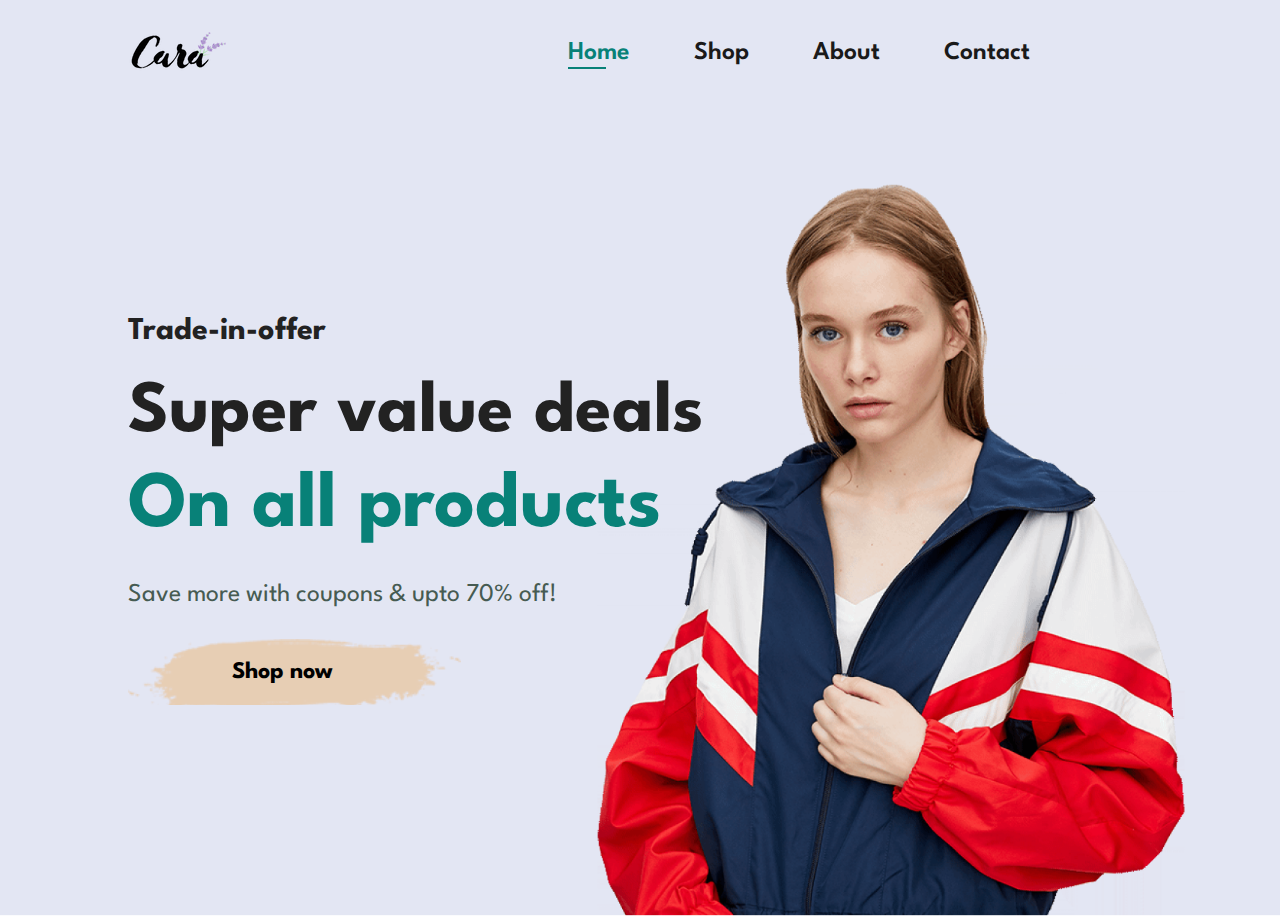
==== index.html @ f07f38cd "my first commit" ====
<!DOCTYPE html>
<html lang="en">
<head>
  <meta charset="UTF-8">
  <meta name="viewport" content="width=device-width, initial-scale=1.0">
  <link rel="stylesheet" href="https://pro.fontawesome.com/releases/v5.10.0/css/all.css" />

  <link rel="stylesheet" href="style.css">
  <title>E-Commerce Web</title>
</head>
<body>
  <header class="header">
  <a href="#"><img src="img/logo.png" alt="logo"></a>
   
    <nav class="nav">
      <ul class="nav-bar">
          <li class="nav-items"><a class="active" href="index.html">Home</a></li>
          <li class="nav-items"><a href="shop.html">Shop</a></li> 
          <li class="nav-items"><a href="about.html">About</a></li>
          <li class="nav-items"><a href="contact.html">Contact</a></li>
          <li class="nav-items"><a href="cart.html"><i class="far fa-shopping-bag"></i></a></li>
      </ul>
    </nav>
  </header>

  <section class="hero">
    <h4>Trade-in-offer</h4>
    <h2>Super value deals</h2>
    <h1>On all products</h1>
    <p>Save more with coupons & upto 70% off!</p>
    <button class="btn-hero">Shop now</button>
  </section>
<script src="script.js"></script>
</body>
</html>
---- style.css ----
@import url("https://fonts.googleapis.com/css2?family=Spartan:wght@100;200;300;400;500;600;700;800;900&display=swap");

:root { 
  --color-primary:#e3e6f3 ;
  /* --color-secondary:#1a1a1a ;
  --color-tertiary: ; */
}


* {
  margin: 0;
  padding: 0;
  box-sizing: border-box;
  font-family: "Spartan", sans-serif;
}

html {
  scroll-behavior: smooth;
}

body {
  width: 100%;
  font-size: 62.5%;
}
/* Global Styles */

h1 {
  font-size: 5rem;
  line-height: 6.4rem;
  color: #222;
}

h2 {
  font-size: 4.6rem;
  line-height: 5.4rem;
  color: #222;
}

h4 {
  font-size: 2rem;
  color: #222;
}

h6 {
  font-weight: 700;
  font-size: 1.2rem;
}

p {
  font-size: 1.6rem;
  color: #465b52;
  margin: 1.5rem 0 2rem 0;
}

.section-p1 {
  padding: 4rem 8rem;
}

.section-m1 {
  margin: 4rem 0;
}

/* Section Header */

.header {
 display: flex;
 justify-content: space-between;
 align-items: center; 
 padding: 2rem 8rem;
 box-shadow: 0 0.5rem 1.5rem rgba(0,0,0,0.06);
 background-color: #e3e6f3;
}

.nav.sticky {
  position: fixed;
  background-color: rgba(255, 255, 255, 0.95);
}

.nav-bar {
  display: flex;
  align-items: center;
  justify-content: center;

}
.nav-bar li {
  list-style: none;
  padding: 0 2rem;
  position: relative;
}

.nav-bar li a {
  text-decoration: none;
  font-size: 1.6rem;
  font-weight: 600;
  color: #1a1a1a;
  transition: 0.3s ease-in-out;
}
.nav-bar li a:hover, 
.nav-bar li a.active{
 color: #088178;
}

.nav-bar li a:hover::after,
.nav-bar li a.active::after{
content: "";
width: 30%;
height: 2px;
position: absolute;
background-color: #088178;
bottom: -4px;
left: 2rem;
}

/* Section Hero */
.hero {
  background-image: url(img/hero4.png);
  background-position: top 25% right 0%;
  background-size: cover;
  width: 100%;
  height: 90vh;
  padding: 0 8rem;
  display: flex;
  flex-direction: column;
  align-items: flex-start;
  justify-content: center;
}

.hero h4 {
  margin-bottom: 1.5rem;
}
.hero h1 {
  color: #088178;
}
 
.btn-hero { 
 background-image: url(img/button.png);
 background-size: cover;
 padding: 1.4rem 8rem 1.4rem 6.5rem;
 border: 0;
 cursor: pointer;
 background-color: transparent; 
 background-repeat: no-repeat;
 font-size: 1.5rem;
 font-weight: 700;
}
.btn-hero:hover {
 color: #088176;
}
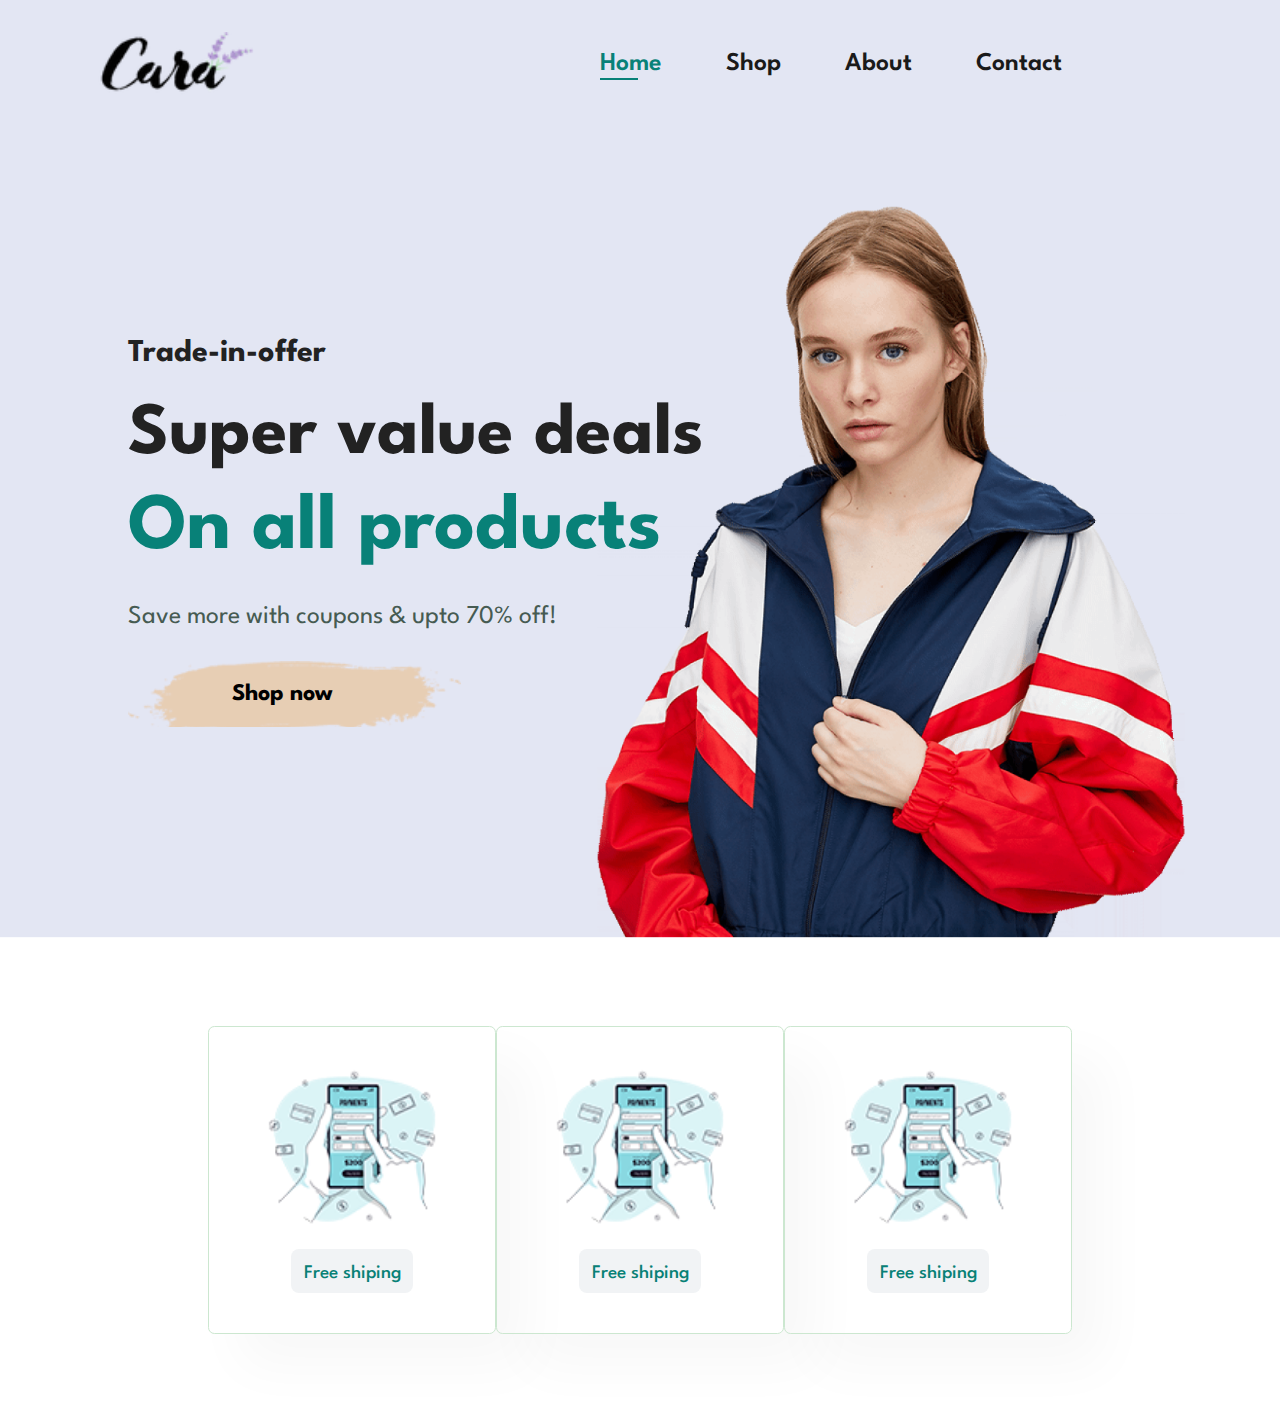
==== commit 4da9549f: "add features" ====
--- a/index.html
+++ b/index.html
@@ -10,9 +10,8 @@
 </head>
 <body>
   <header class="header">
-  <a href="#"><img src="img/logo.png" alt="logo"></a>
-   
     <nav class="nav">
+      <img class="nav-logo" src="img/logo.png" alt="logo">
       <ul class="nav-bar">
           <li class="nav-items"><a class="active" href="index.html">Home</a></li>
           <li class="nav-items"><a href="shop.html">Shop</a></li> 
@@ -22,7 +21,6 @@
       </ul>
     </nav>
   </header>
-
   <section class="hero">
     <h4>Trade-in-offer</h4>
     <h2>Super value deals</h2>
@@ -30,6 +28,20 @@
     <p>Save more with coupons & upto 70% off!</p>
     <button class="btn-hero">Shop now</button>
   </section>
+   <section class="features" id="section-feature">
+    <div class="feature-box">
+      <img src="img/features/f1.png" alt="Feature img">
+       <button class="feature-btn">Free shiping</button>
+    </div>
+    <div class="feature-box">
+      <img src="img/features/f1.png" alt="Feature img">
+       <button class="feature-btn">Free shiping</button>
+    </div>
+    <div class="feature-box">
+      <img src="img/features/f1.png" alt="Feature img">
+       <button class="feature-btn">Free shiping</button>
+    </div>
+   </section>
 <script src="script.js"></script>
 </body>
 </html>--- a/style.css
+++ b/style.css
@@ -2,8 +2,9 @@
 
 :root { 
   --color-primary:#e3e6f3 ;
-  /* --color-secondary:#1a1a1a ;
-  --color-tertiary: ; */
+  --color-secondary:#1a1a1a ;
+  --color-tertiary:#088178;
+  --color-fifth:##cce7d0;
 }
 
 
@@ -52,7 +53,7 @@
   margin: 1.5rem 0 2rem 0;
 }
 
-.section-p1 {
+#section-feature {
   padding: 4rem 8rem;
 }
 
@@ -63,17 +64,25 @@
 /* Section Header */
 
 .header {
- display: flex;
+ /* display: flex;
  justify-content: space-between;
- align-items: center; 
- padding: 2rem 8rem;
+ align-items: center;  */
+ /* padding: 2rem 8rem; */
  box-shadow: 0 0.5rem 1.5rem rgba(0,0,0,0.06);
  background-color: #e3e6f3;
 }
-
+.nav {
+  display: flex;
+  justify-content: space-between;
+  align-items: center;
+  height: 8rem;
+  width: 100%;
+  z-index: 100;
+  padding: 0px 6rem;
+}
 .nav.sticky {
   position: fixed;
-  background-color: rgba(255, 255, 255, 0.95);
+  background-color: #e3e6f3;
 }
 
 .nav-bar {
@@ -93,7 +102,7 @@
   font-size: 1.6rem;
   font-weight: 600;
   color: #1a1a1a;
-  transition: 0.3s ease-in-out;
+  transition: 0.3s ease-in;
 }
 .nav-bar li a:hover, 
 .nav-bar li a.active{
@@ -110,7 +119,9 @@
 bottom: -4px;
 left: 2rem;
 }
-
+.nav-logo {
+height: 4rem;
+}
 /* Section Hero */
 .hero {
   background-image: url(img/hero4.png);
@@ -145,4 +156,44 @@
 }
 .btn-hero:hover {
  color: #088176;
+}
+
+/* Section Feature */
+.features {
+  display: flex;
+  justify-content: center;
+  align-items: center;
+}
+.feature-box {
+ max-width:18rem;
+ padding: 2.5rem 1.5rem;
+ text-align: center;
+ box-shadow: 2rem 2rem 3.4rem rgba(0,0,0,0.03);
+ border: 1px solid #cce7d0;
+ border-radius: 0.4rem;
+ margin: 1.5rem 0;
+}
+
+.feature-box:hover {
+ box-shadow: 1rem 1rem 5.4rem 
+ rgba(70, 62, 222, 0.01);
+}
+.feature-box img {
+  width: 100%;
+  margin-bottom: 1rem;
+}
+.feature-btn {
+  display: inline-block;
+  padding: 0.9rem 0.8rem 0.6rem 0.8rem;
+  line-height: 1;
+  border-radius: 0.5rem;
+  color: #088176;
+  background-color: #f1f3f5;
+  cursor: pointer;
+  border: 0;
+  font-size: 1.2rem;
+  font-weight: 500;
+}
+.feature-btn:hover {
+ background-color: #dee2e6;
 }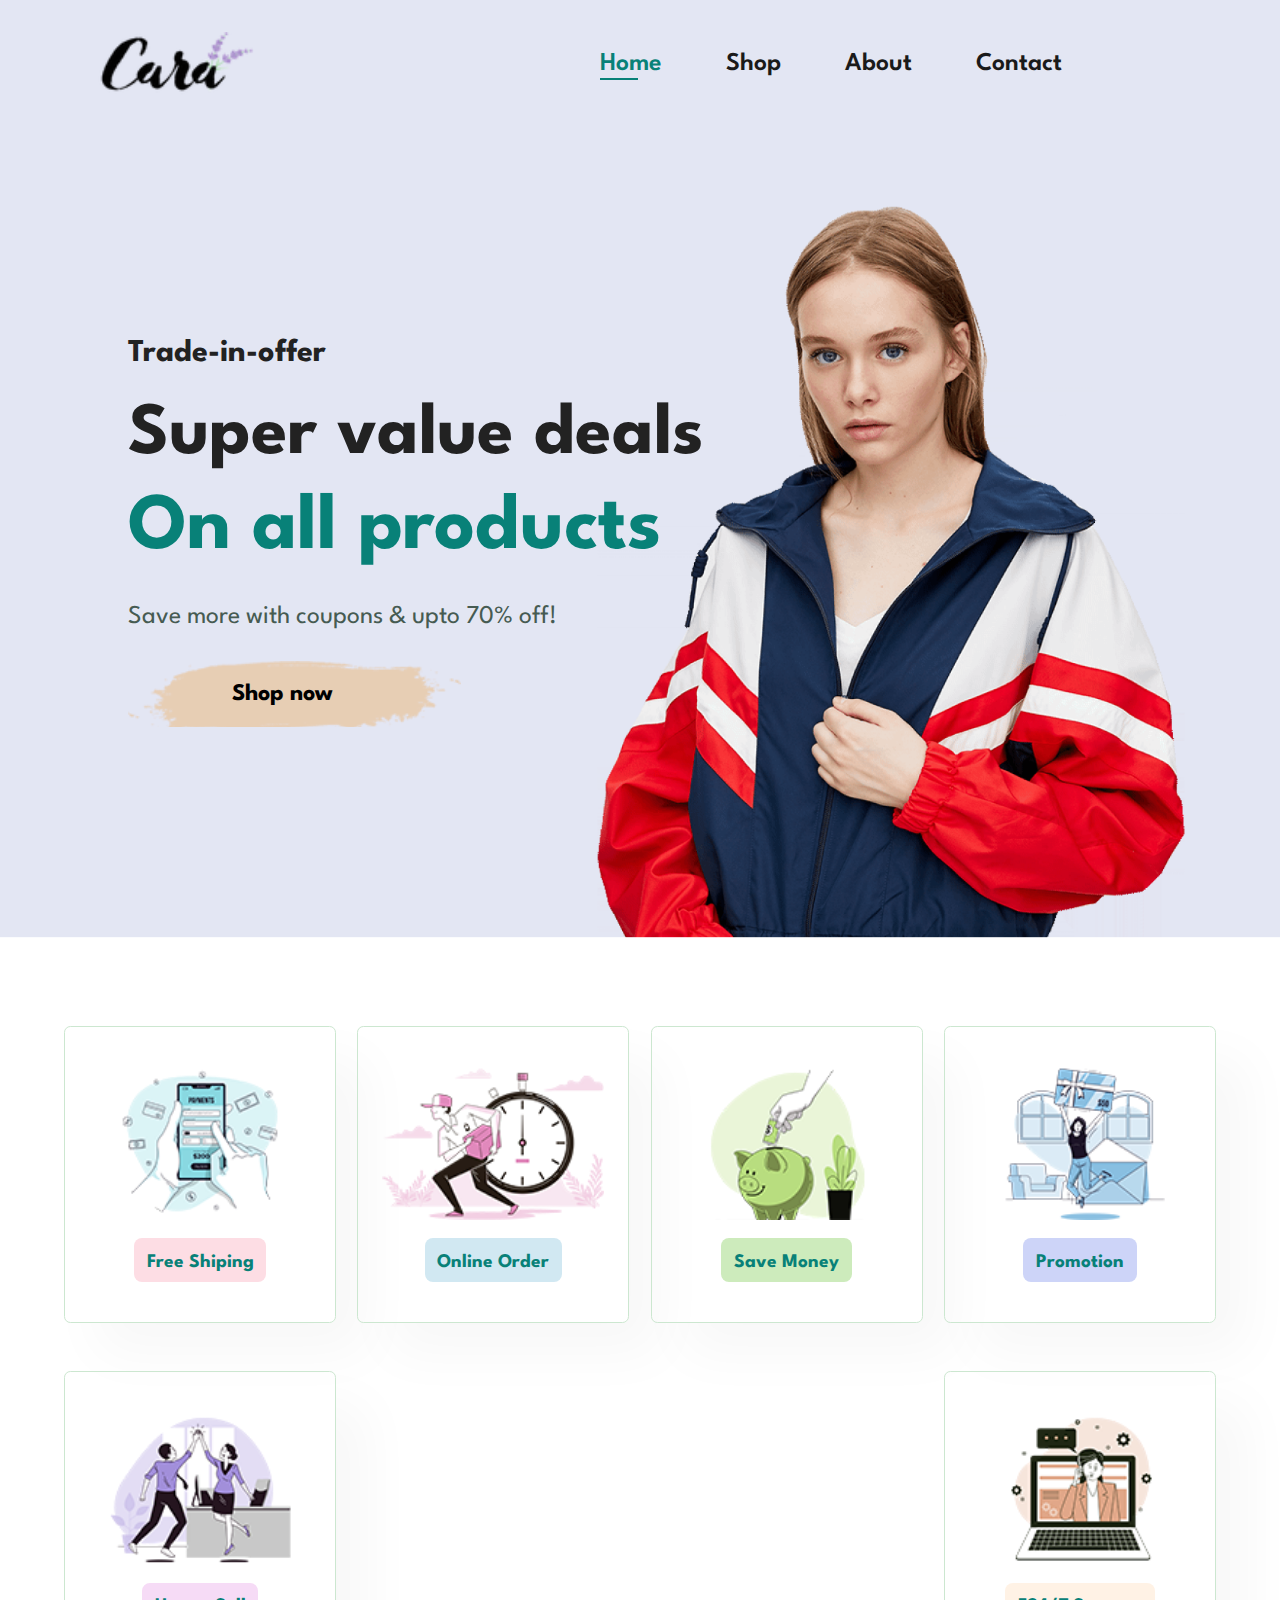
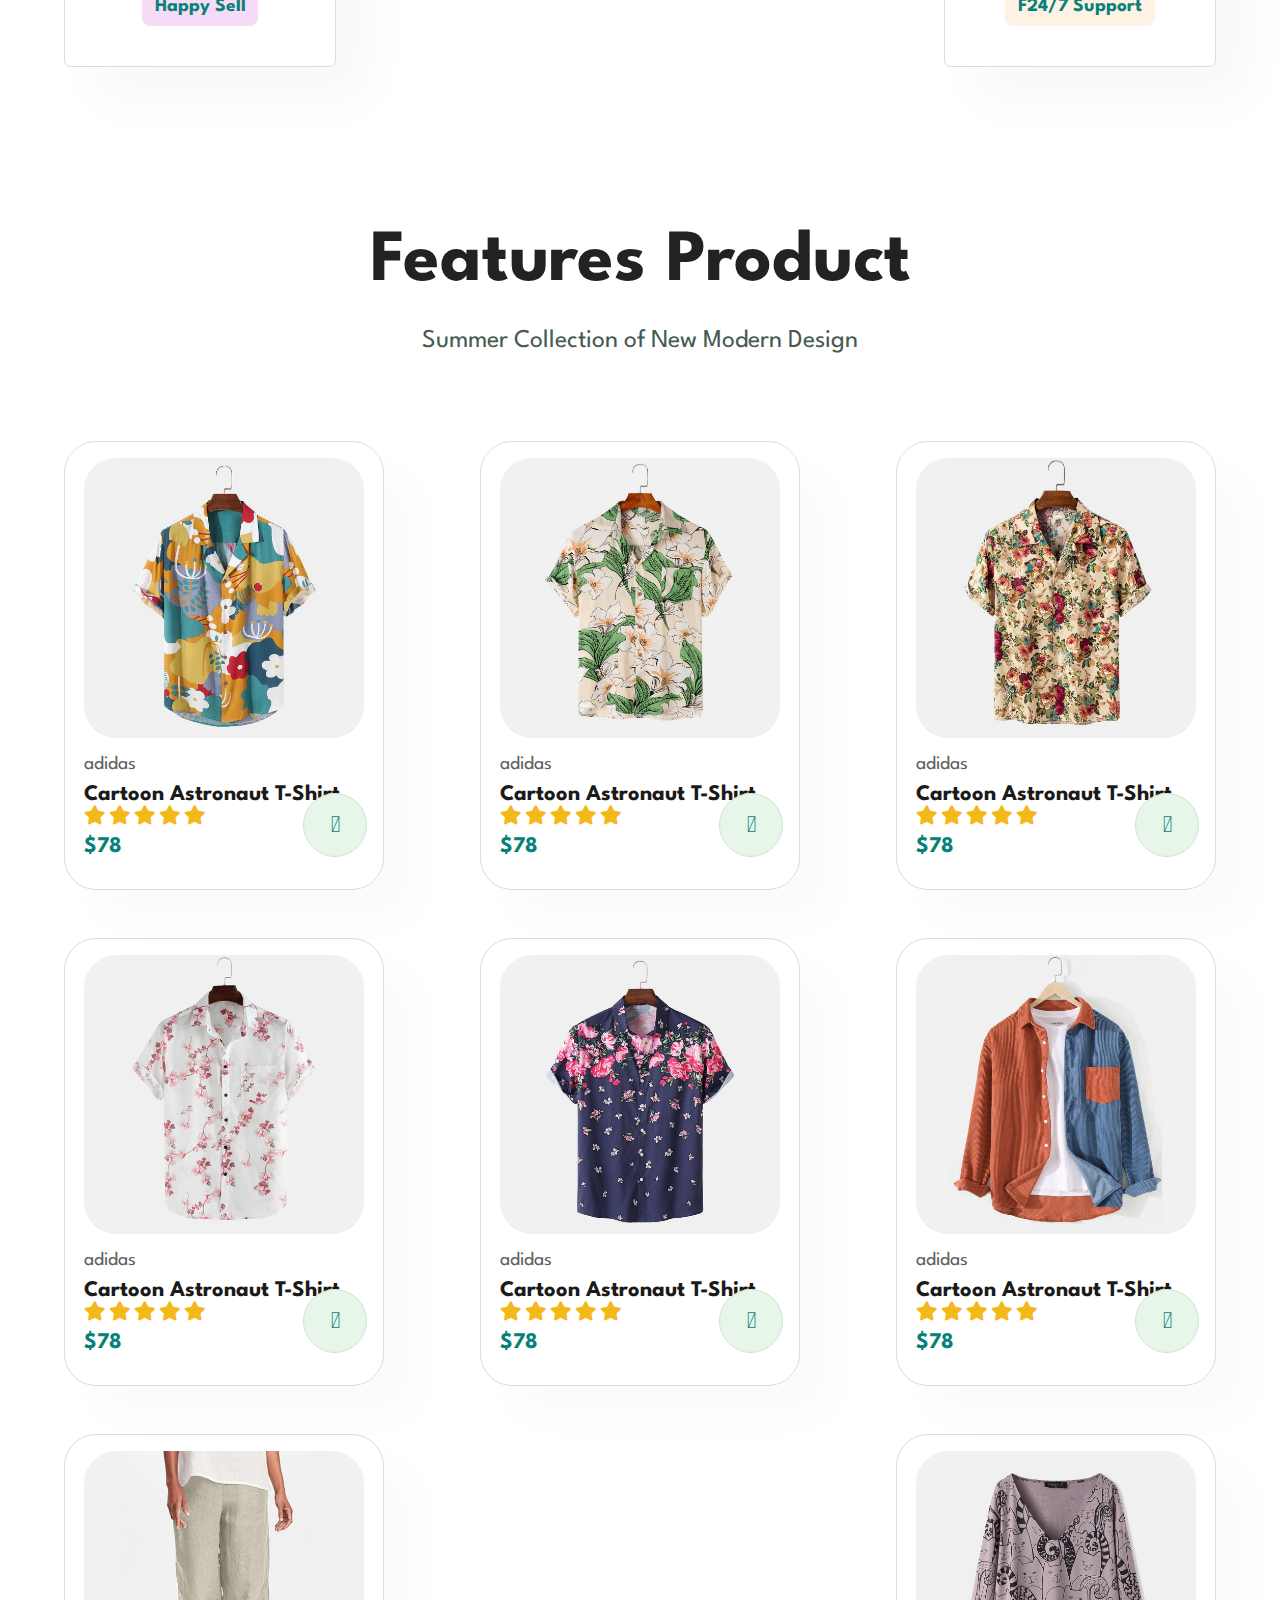
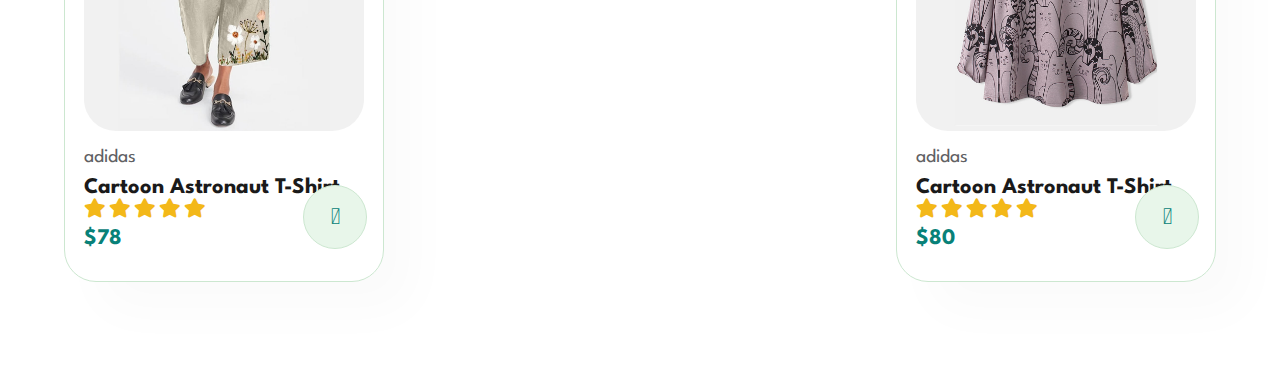
==== commit d9c35555: "Also add feature section" ====
--- a/index.html
+++ b/index.html
@@ -30,16 +30,165 @@
   </section>
    <section class="features" id="section-feature">
     <div class="feature-box">
-      <img src="img/features/f1.png" alt="Feature img">
-       <button class="feature-btn">Free shiping</button>
+      <img src="img/features/f1.png" alt="Free Shiping img">
+       <h6 class="feature-btn">Free Shiping</h6>
     </div>
     <div class="feature-box">
-      <img src="img/features/f1.png" alt="Feature img">
-       <button class="feature-btn">Free shiping</button>
+      <img src="img/features/f2.png" alt="Online Order img">
+       <h6 class="feature-btn">Online Order</h6>
     </div>
     <div class="feature-box">
-      <img src="img/features/f1.png" alt="Feature img">
-       <button class="feature-btn">Free shiping</button>
+      <img src="img/features/f3.png" alt="Save Money img">
+       <h6 class="feature-btn">Save Money</h6>
+    </div>
+    <div class="feature-box">
+      <img src="img/features/f4.png" alt="Promotion img">
+       <h6 class="feature-btn">Promotion</h6>
+    </div>
+    <div class="feature-box">
+      <img src="img/features/f5.png" alt="Happy Sell img">
+       <h6 class="feature-btn">Happy Sell</h6>
+    </div>
+    <div class="feature-box">
+      <img src="img/features/f6.png" alt="Support img">
+       <h6 class="feature-btn">F24/7 Support</h6>
+    </div>
+   
+   </section>
+   <section class="products-primary" id="section-feature" >
+    <div class="heading-primary">
+      <h2>Features Product</h2>
+      <p>Summer Collection of New Modern Design</p>
+    </div>
+    <div class="pro-conatiner">
+      <div class="pro">
+        <img src="img/products/f1.jpg" alt="products">
+        <div class="product-description">
+          <span>adidas</span>
+          <h5>Cartoon Astronaut T-Shirt</h5>
+          <div class="star">
+            <i class="fas fa-star"></i>
+            <i class="fas fa-star"></i>
+            <i class="fas fa-star"></i>
+            <i class="fas fa-star"></i>
+            <i class="fas fa-star"></i>
+          </div>
+          <h4 class="price-heading">$78</h4>
+        </div>
+        <a href="#"><i class="fal fa-shopping-cart cart"></i></a>  
+      </div>
+      <div class="pro">
+        <img src="img/products/f2.jpg" alt="products">
+        <div class="product-description">
+          <span>adidas</span>
+          <h5>Cartoon Astronaut T-Shirt</h5>
+          <div class="star">
+            <i class="fas fa-star"></i>
+            <i class="fas fa-star"></i>
+            <i class="fas fa-star"></i>
+            <i class="fas fa-star"></i>
+            <i class="fas fa-star"></i>
+          </div>
+          <h4 class="price-heading">$78</h4>
+        </div>
+        <a href="#"><i class="fal fa-shopping-cart cart"></i></a>  
+      </div>
+      <div class="pro">
+        <img src="img/products/f3.jpg" alt="products">
+        <div class="product-description">
+          <span>adidas</span>
+          <h5>Cartoon Astronaut T-Shirt</h5>
+          <div class="star">
+            <i class="fas fa-star"></i>
+            <i class="fas fa-star"></i>
+            <i class="fas fa-star"></i>
+            <i class="fas fa-star"></i>
+            <i class="fas fa-star"></i>
+          </div>
+          <h4 class="price-heading">$78</h4>
+        </div>
+        <a href="#"><i class="fal fa-shopping-cart cart"></i></a>  
+      </div>
+      <div class="pro">
+        <img src="img/products/f4.jpg" alt="products">
+        <div class="product-description">
+          <span>adidas</span>
+          <h5>Cartoon Astronaut T-Shirt</h5>
+          <div class="star">
+            <i class="fas fa-star"></i>
+            <i class="fas fa-star"></i>
+            <i class="fas fa-star"></i>
+            <i class="fas fa-star"></i>
+            <i class="fas fa-star"></i>
+          </div>
+          <h4 class="price-heading">$78</h4>
+        </div>
+        <a href="#"><i class="fal fa-shopping-cart cart"></i></a>  
+      </div>
+      <div class="pro">
+        <img src="img/products/f5.jpg" alt="products">
+        <div class="product-description">
+          <span>adidas</span>
+          <h5>Cartoon Astronaut T-Shirt</h5>
+          <div class="star">
+            <i class="fas fa-star"></i>
+            <i class="fas fa-star"></i>
+            <i class="fas fa-star"></i>
+            <i class="fas fa-star"></i>
+            <i class="fas fa-star"></i>
+          </div>
+          <h4 class="price-heading">$78</h4>
+        </div>
+        <a href="#"><i class="fal fa-shopping-cart cart"></i></a>  
+      </div>
+      <div class="pro">
+        <img src="img/products/f6.jpg" alt="products">
+        <div class="product-description">
+          <span>adidas</span>
+          <h5>Cartoon Astronaut T-Shirt</h5>
+          <div class="star">
+            <i class="fas fa-star"></i>
+            <i class="fas fa-star"></i>
+            <i class="fas fa-star"></i>
+            <i class="fas fa-star"></i>
+            <i class="fas fa-star"></i>
+          </div>
+          <h4 class="price-heading">$78</h4>
+        </div>
+        <a href="#"><i class="fal fa-shopping-cart cart"></i></a>  
+      </div>
+      <div class="pro">
+        <img src="img/products/f7.jpg" alt="products">
+        <div class="product-description">
+          <span>adidas</span>
+          <h5>Cartoon Astronaut T-Shirt</h5>
+          <div class="star">
+            <i class="fas fa-star"></i>
+            <i class="fas fa-star"></i>
+            <i class="fas fa-star"></i>
+            <i class="fas fa-star"></i>
+            <i class="fas fa-star"></i>
+          </div>
+          <h4 class="price-heading">$78</h4>
+        </div>
+        <a href="#"><i class="fal fa-shopping-cart cart"></i></a>  
+      </div>
+      <div class="pro">
+        <img src="img/products/f8.jpg" alt="products">
+        <div class="product-description">
+          <span>adidas</span>
+          <h5>Cartoon Astronaut T-Shirt</h5>
+          <div class="star">
+            <i class="fas fa-star"></i>
+            <i class="fas fa-star"></i>
+            <i class="fas fa-star"></i>
+            <i class="fas fa-star"></i>
+            <i class="fas fa-star"></i>
+          </div>
+          <h4 class="price-heading">$80</h4>
+        </div>
+        <a href="#"><i class="fal fa-shopping-cart cart"></i></a>  
+      </div>
     </div>
    </section>
 <script src="script.js"></script>
--- a/style.css
+++ b/style.css
@@ -5,6 +5,8 @@
   --color-secondary:#1a1a1a ;
   --color-tertiary:#088178;
   --color-fifth:##cce7d0;
+  /* #cdebbccb
+  #cdebbc */
 }
 
 
@@ -54,7 +56,7 @@
 }
 
 #section-feature {
-  padding: 4rem 8rem;
+  padding: 4rem 4rem;
 }
 
 .section-m1 {
@@ -160,12 +162,14 @@
 
 /* Section Feature */
 .features {
-  display: flex;
-  justify-content: center;
+  position: relative;
+  display: flex;
   align-items: center;
-}
-.feature-box {
- max-width:18rem;
+  justify-content: space-between;
+  flex-wrap: wrap;
+}
+#section-feature .feature-box {
+ max-width:17rem;
  padding: 2.5rem 1.5rem;
  text-align: center;
  box-shadow: 2rem 2rem 3.4rem rgba(0,0,0,0.03);
@@ -174,26 +178,133 @@
  margin: 1.5rem 0;
 }
 
-.feature-box:hover {
+#section-feature .feature-box:hover {
  box-shadow: 1rem 1rem 5.4rem 
  rgba(70, 62, 222, 0.01);
 }
-.feature-box img {
+#section-feature .feature-box img {
   width: 100%;
   margin-bottom: 1rem;
 }
-.feature-btn {
+#section-feature .feature-btn{
   display: inline-block;
   padding: 0.9rem 0.8rem 0.6rem 0.8rem;
   line-height: 1;
   border-radius: 0.5rem;
-  color: #088176;
-  background-color: #f1f3f5;
+  color: #088178;
+  background-color: #fddde4;
   cursor: pointer;
-  border: 0;
+};
+#section-feature .feature-btn:hover{
+  background-color:#cb8494a4;
+}
+
+#section-feature .feature-box:nth-child(2) .feature-btn {
+  background-color: #d1e8f2;
+}
+#section-feature .feature-box:nth-child(3) .feature-btn {
+  background-color: #cdebbc;
+}
+#section-feature .feature-box:nth-child(4) .feature-btn {
+  background-color: #cdd4f8;
+}
+#section-feature .feature-box:nth-child(5) .feature-btn {
+  background-color: #f6dbf6;
+}
+#section-feature .feature-box:nth-child(6) .feature-btn {
+  background-color: #fff2e5;
+}
+/* Hover  */
+#section-feature .feature-box:nth-child(6) .feature-btn:hover {
+  background-color: #e2bb94bc;
+    color: #1a1a1a;
+}
+#section-feature .feature-box:nth-child(5) .feature-btn:hover {
+  background-color: #ed81edc1;
+  color: #1a1a1a;
+}
+#section-feature .feature-box:nth-child(4) .feature-btn:hover {
+  background-color: #a6b3f0;
+    color: #1a1a1a;
+}
+#section-feature .feature-box:nth-child(3) .feature-btn:hover {
+  background-color: #a0ee73b0;
+  color: #1a1a1a;
+} 
+#section-feature .feature-box:nth-child(2) .feature-btn:hover{
+  background-color: #81cbebd7;
+  color: #1a1a1a;
+}
+/* ///////////////////////// */
+   /* Products Section */
+/* //////////////////////////// */
+
+.products-primary {
+  text-align: center;
+}
+.products-primary .pro-conatiner {
+  display: flex;
+  justify-content: space-between;
+  padding-top: 2rem;
+  flex-wrap: wrap;
+}
+
+.pro {
+  width: 23%;
+  min-width: 20rem;
+  border: 1px solid #cce7d0;
+  padding: 1rem 1.2rem;
+  border-radius: 2rem;
+  cursor: pointer;
+  box-shadow: 2rem 2rem 3rem rgba(0,0,0,0.02);
+  position: relative;
+  transition: all 0.2s ease;
+  margin: 1.5rem 0;
+
+}
+.pro img {
+  width: 100%;
+  border-radius: 2rem;
+}
+.pro:hover {
+  box-shadow: 2rem 2rem 3rem rgba(0,0,0,0.07);
+}
+
+.product-description{
+  text-align: start;
+  padding: 1rem 0;
+}
+
+.product-description span {
   font-size: 1.2rem;
+  color: #606063;
+}
+.product-description h5 {
+  font-size: 1.4rem;
+  color: #1a1a1a;
+  padding-top: 0.7rem;
+}
+.pro .star i {
+  font-size: 1.2rem;
+  color: rgb(243, 184, 25);
+} 
+.price-heading {
+  font-size: 1.4rem;
+  font-weight: 700;
+  padding-top: 0.7rem;
+  color: #088178;
+}
+.cart {
+  width: 4rem;
+  height: 4rem;
+  border-radius: 5rem;
+  line-height: 4rem;
+  background-color: #e8f6ea;
+  color: #088178;
   font-weight: 500;
-}
-.feature-btn:hover {
- background-color: #dee2e6;
-}+  position: absolute;
+  right: 1rem;
+  bottom: 2rem;
+  border: 1px solid #cce7d0;
+  font-size: 1.5rem;
+}
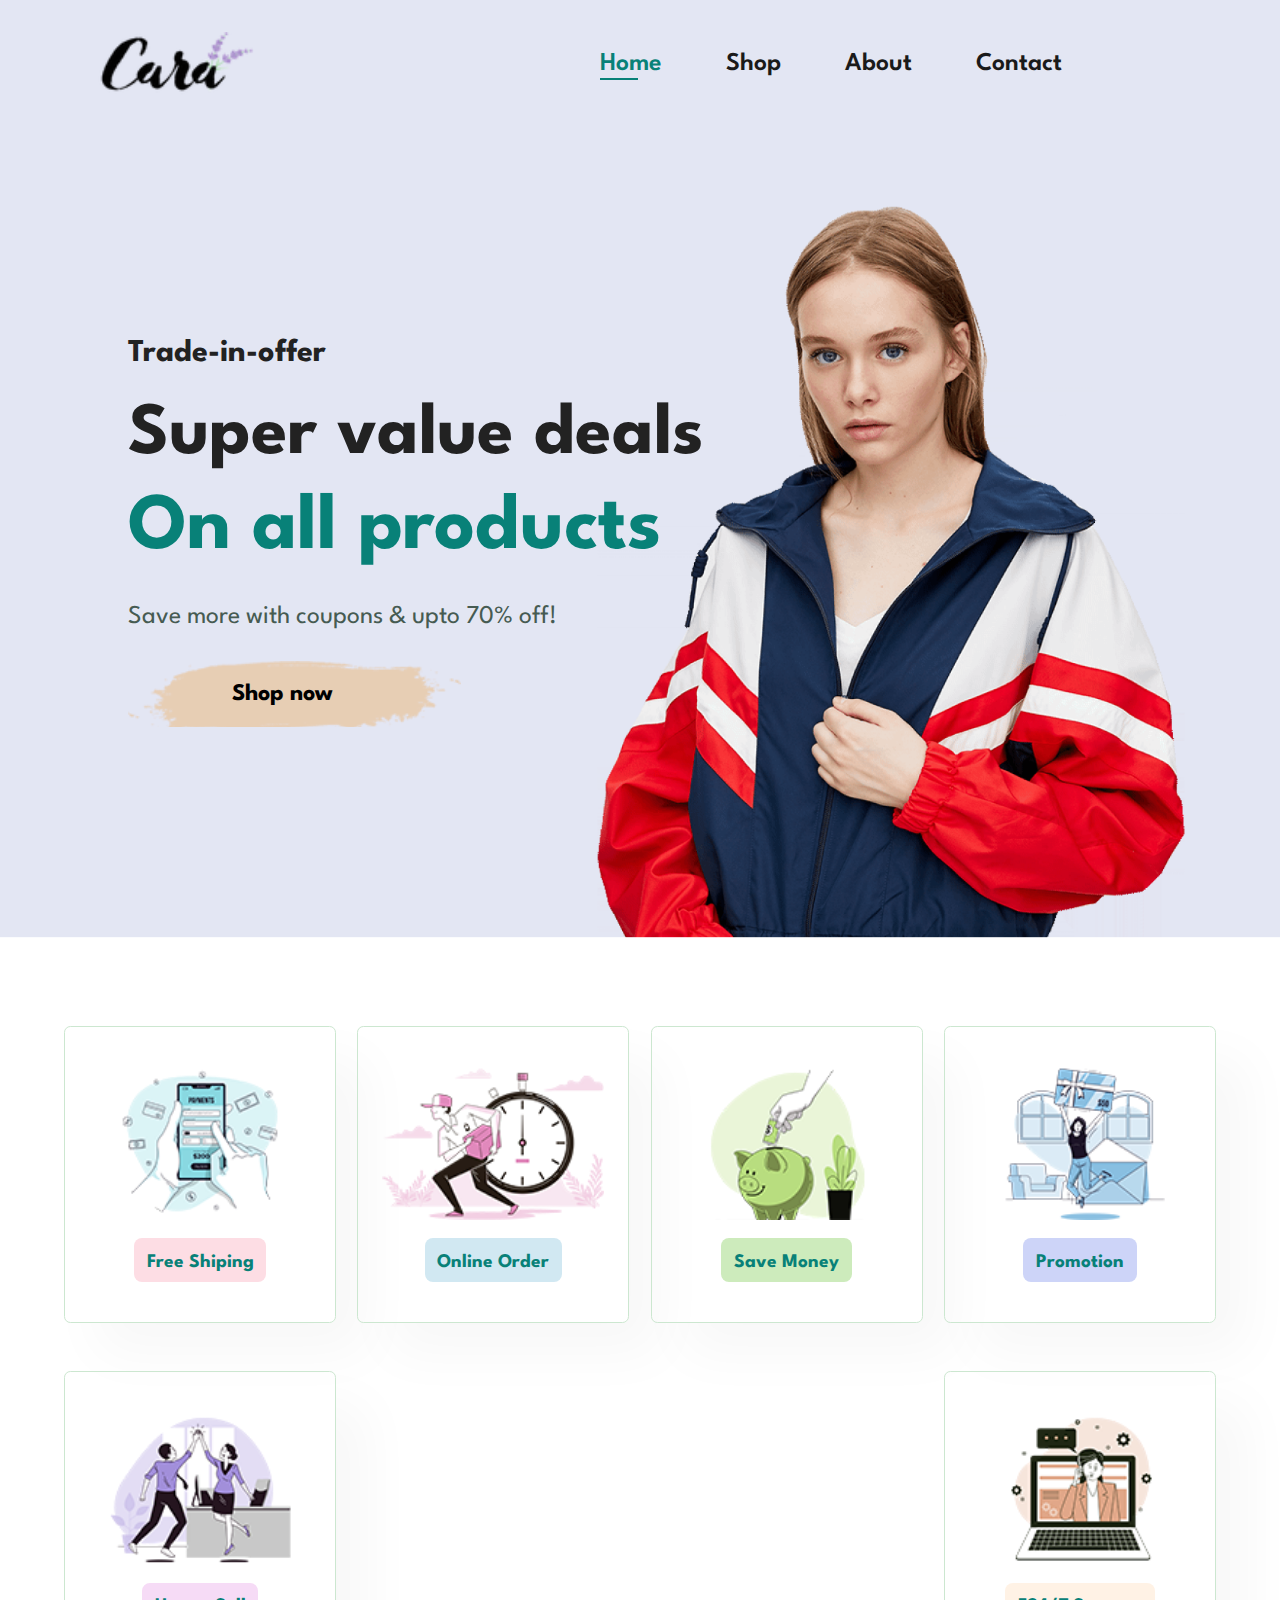
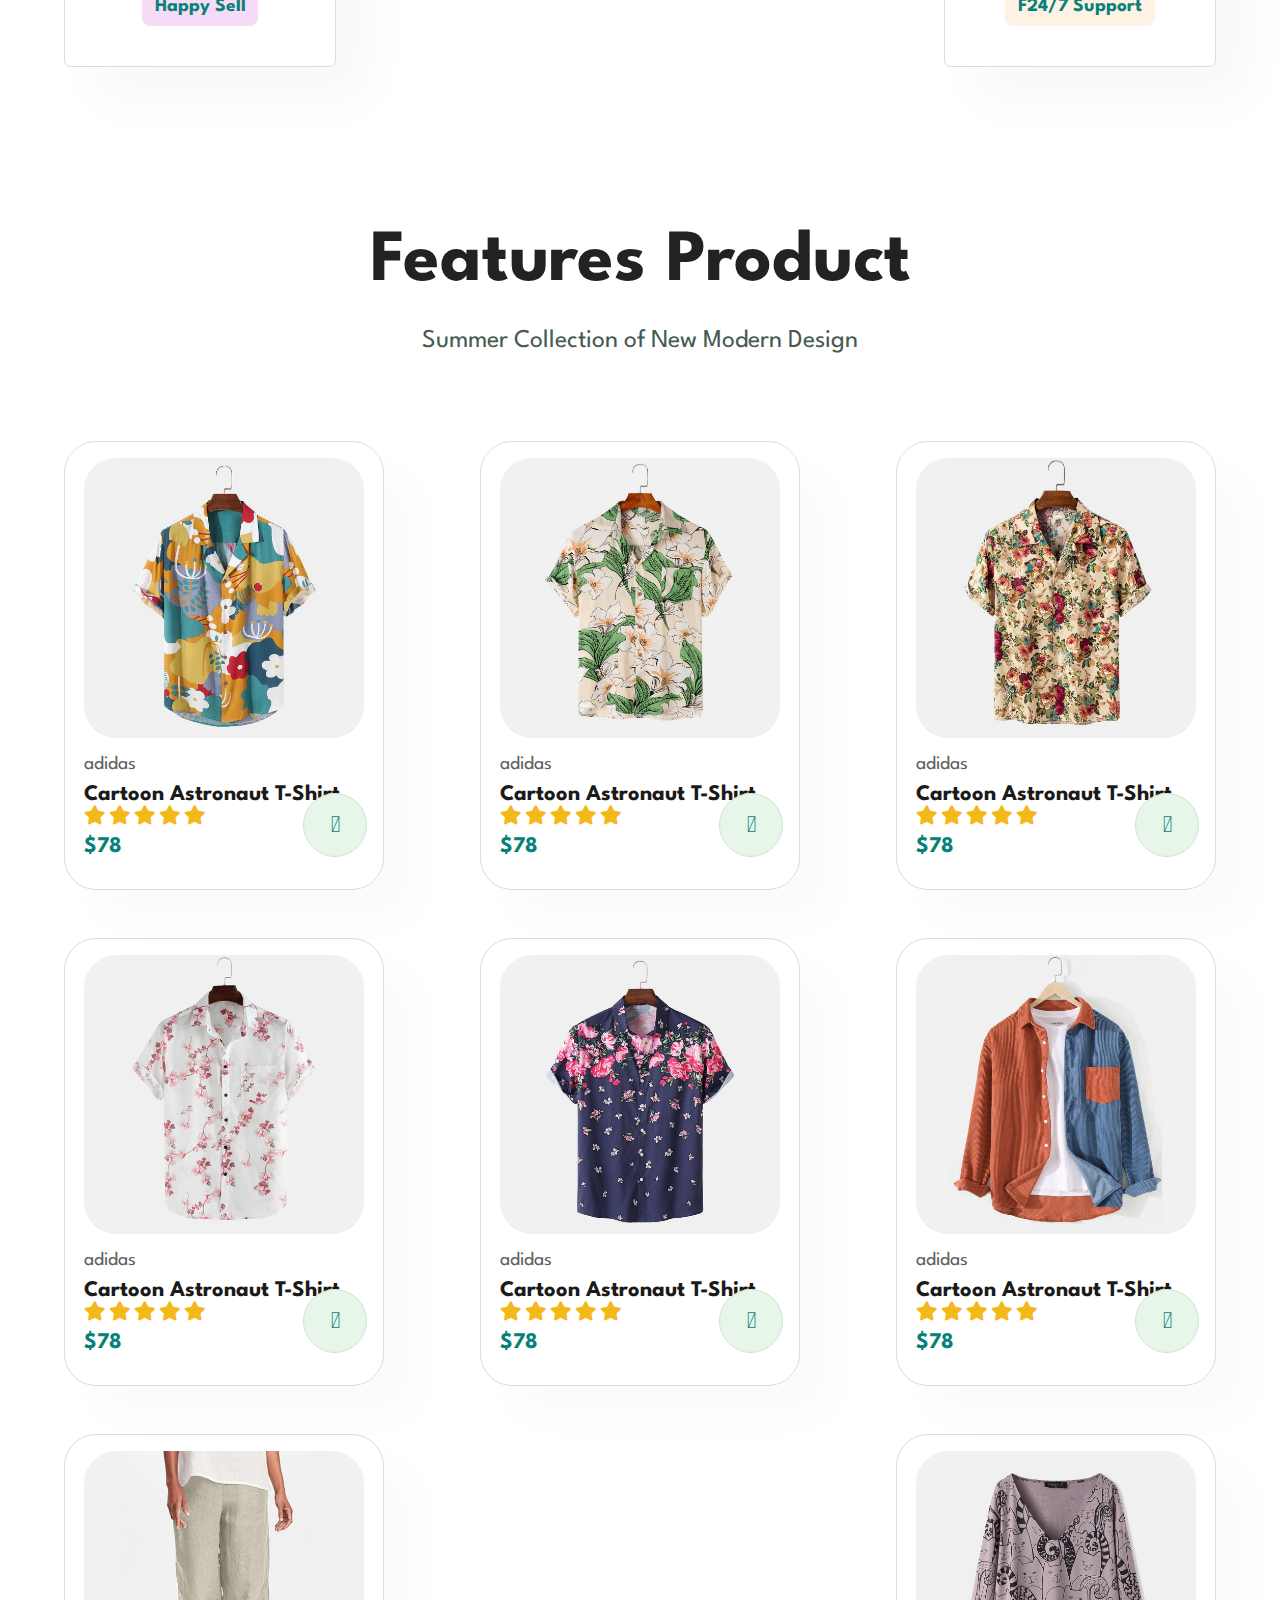
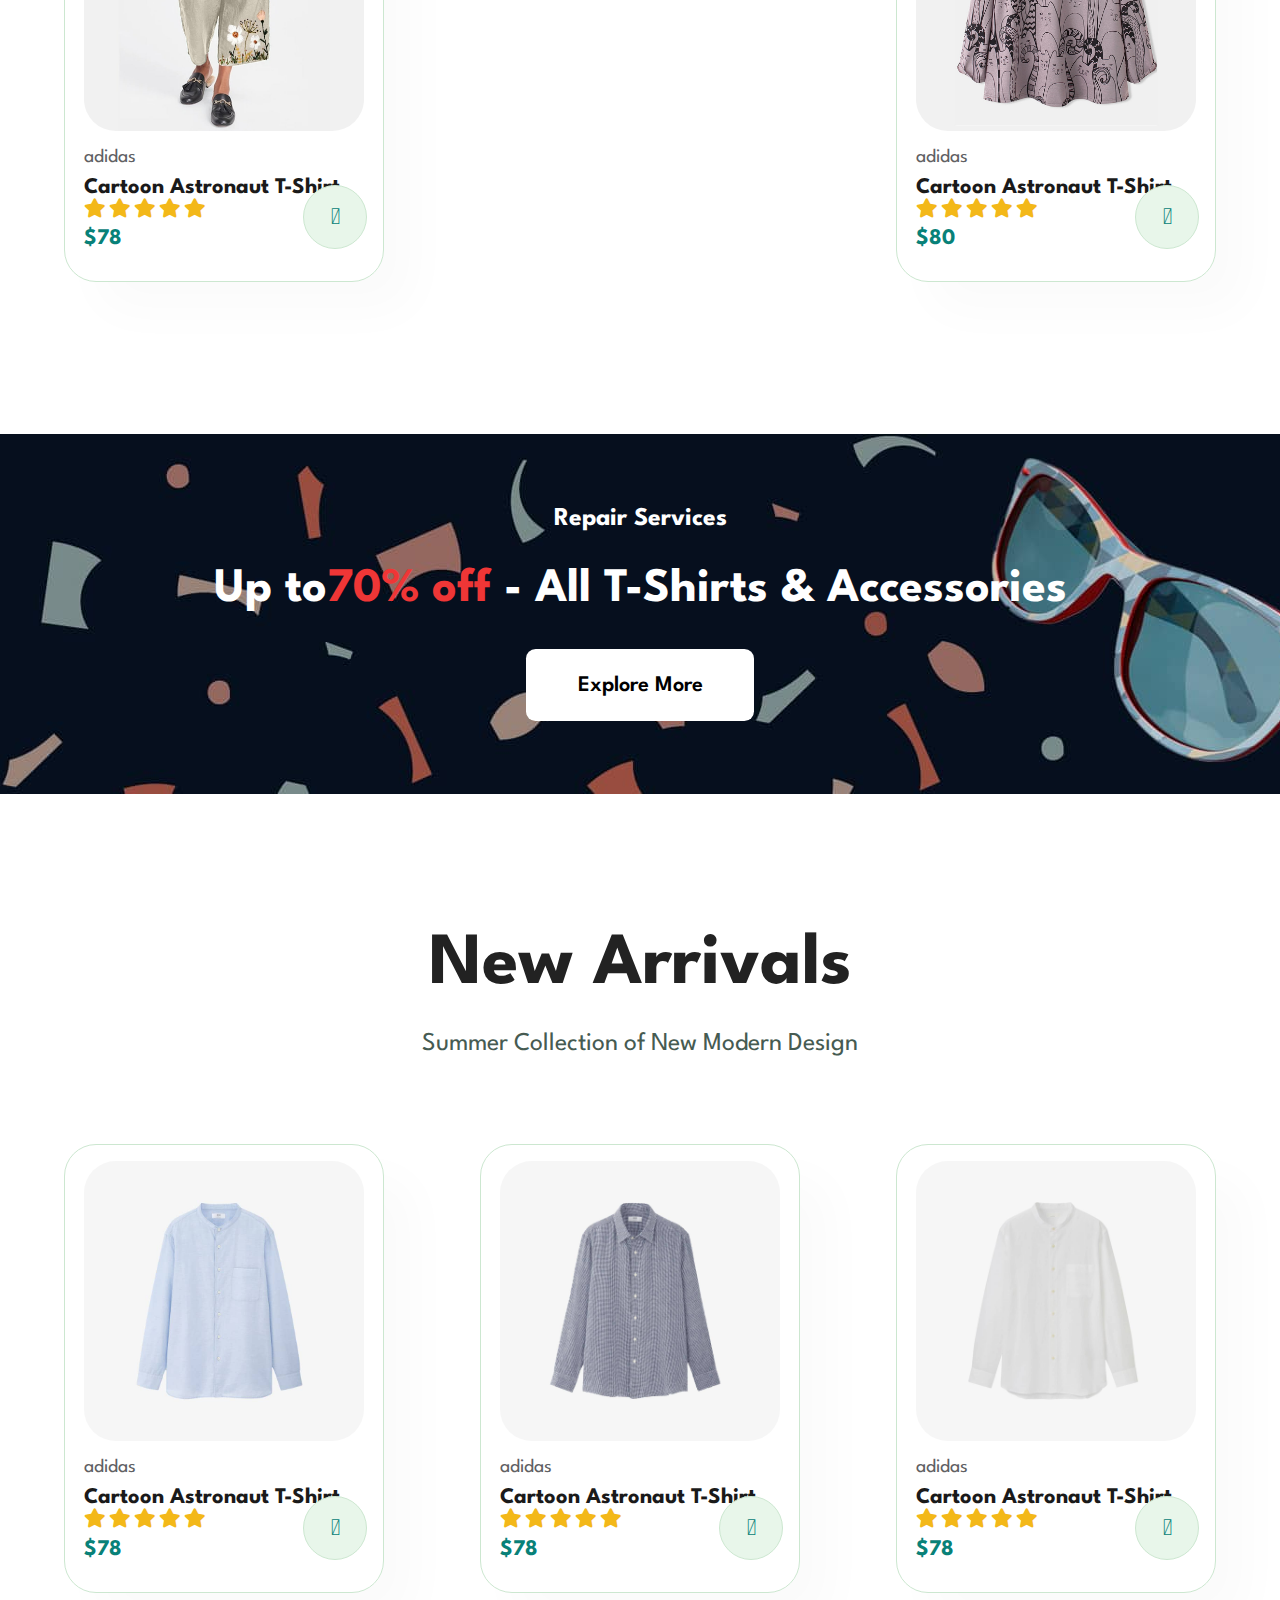
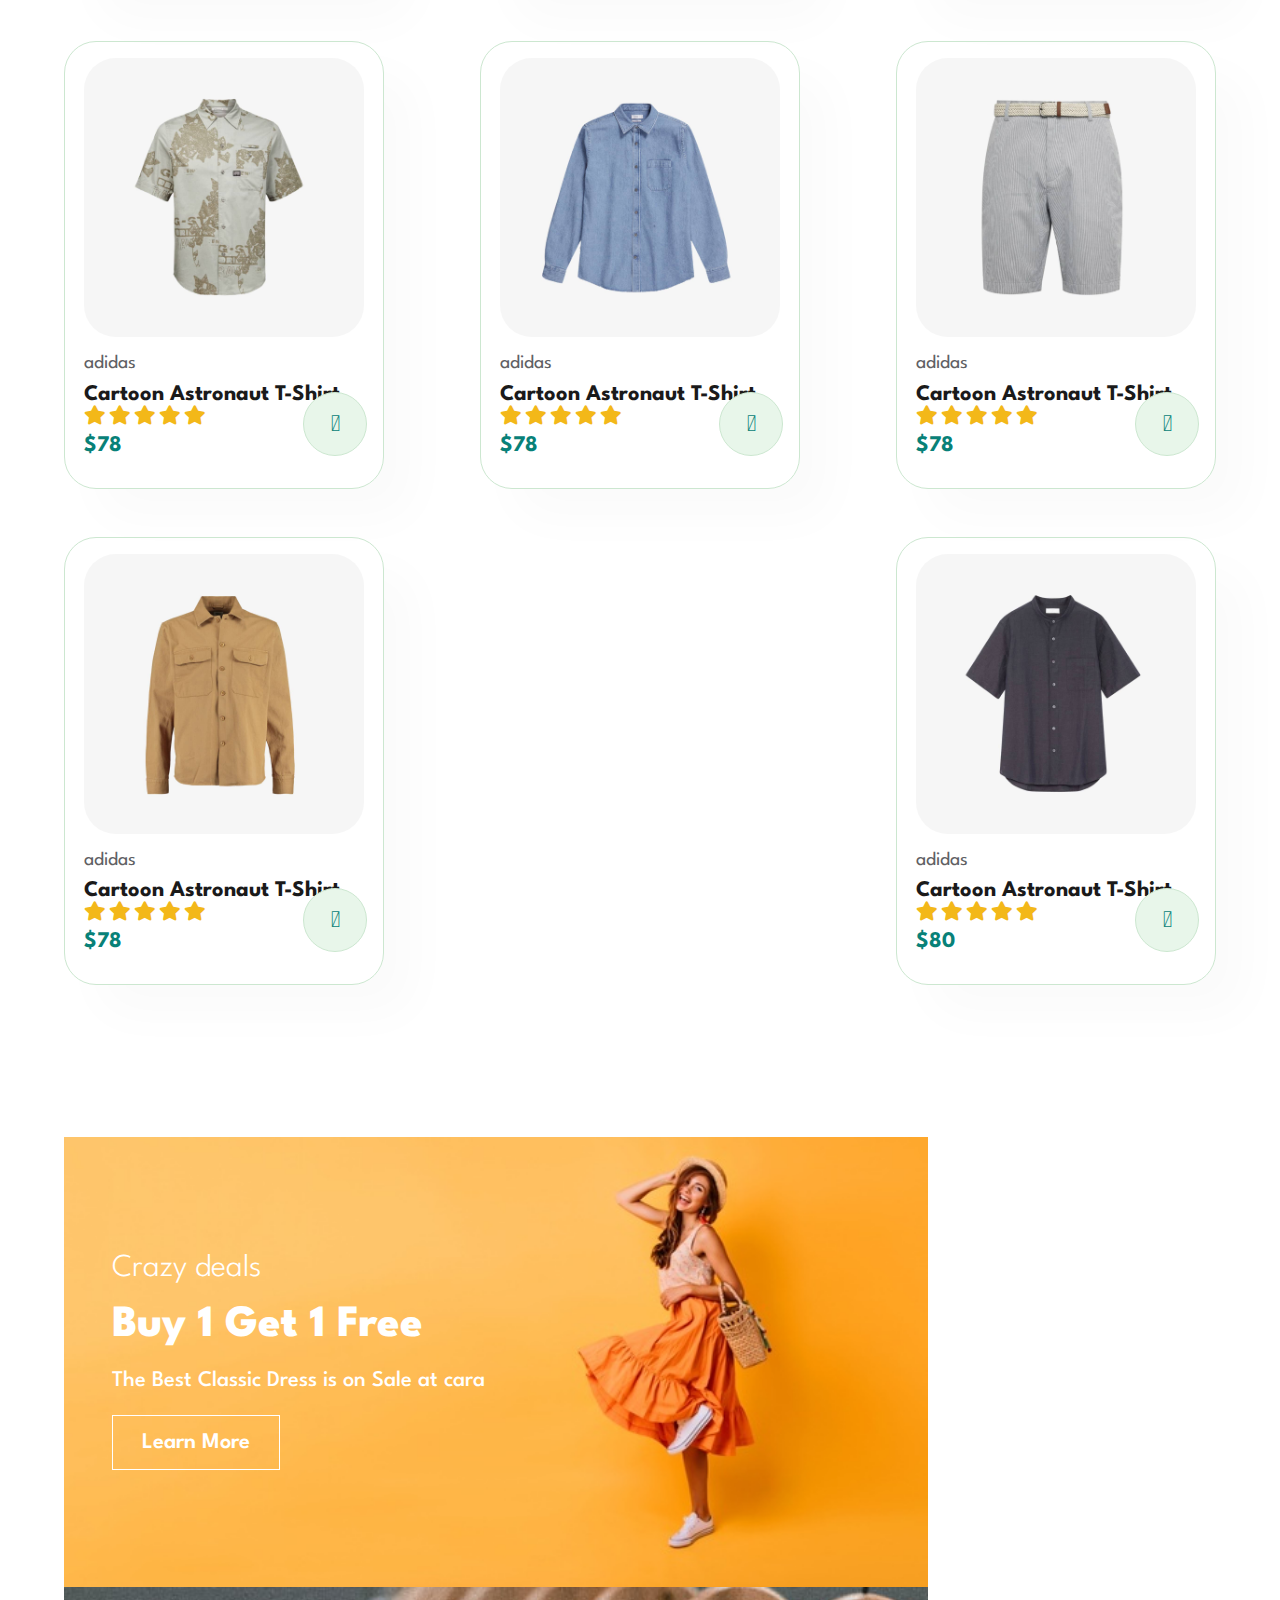
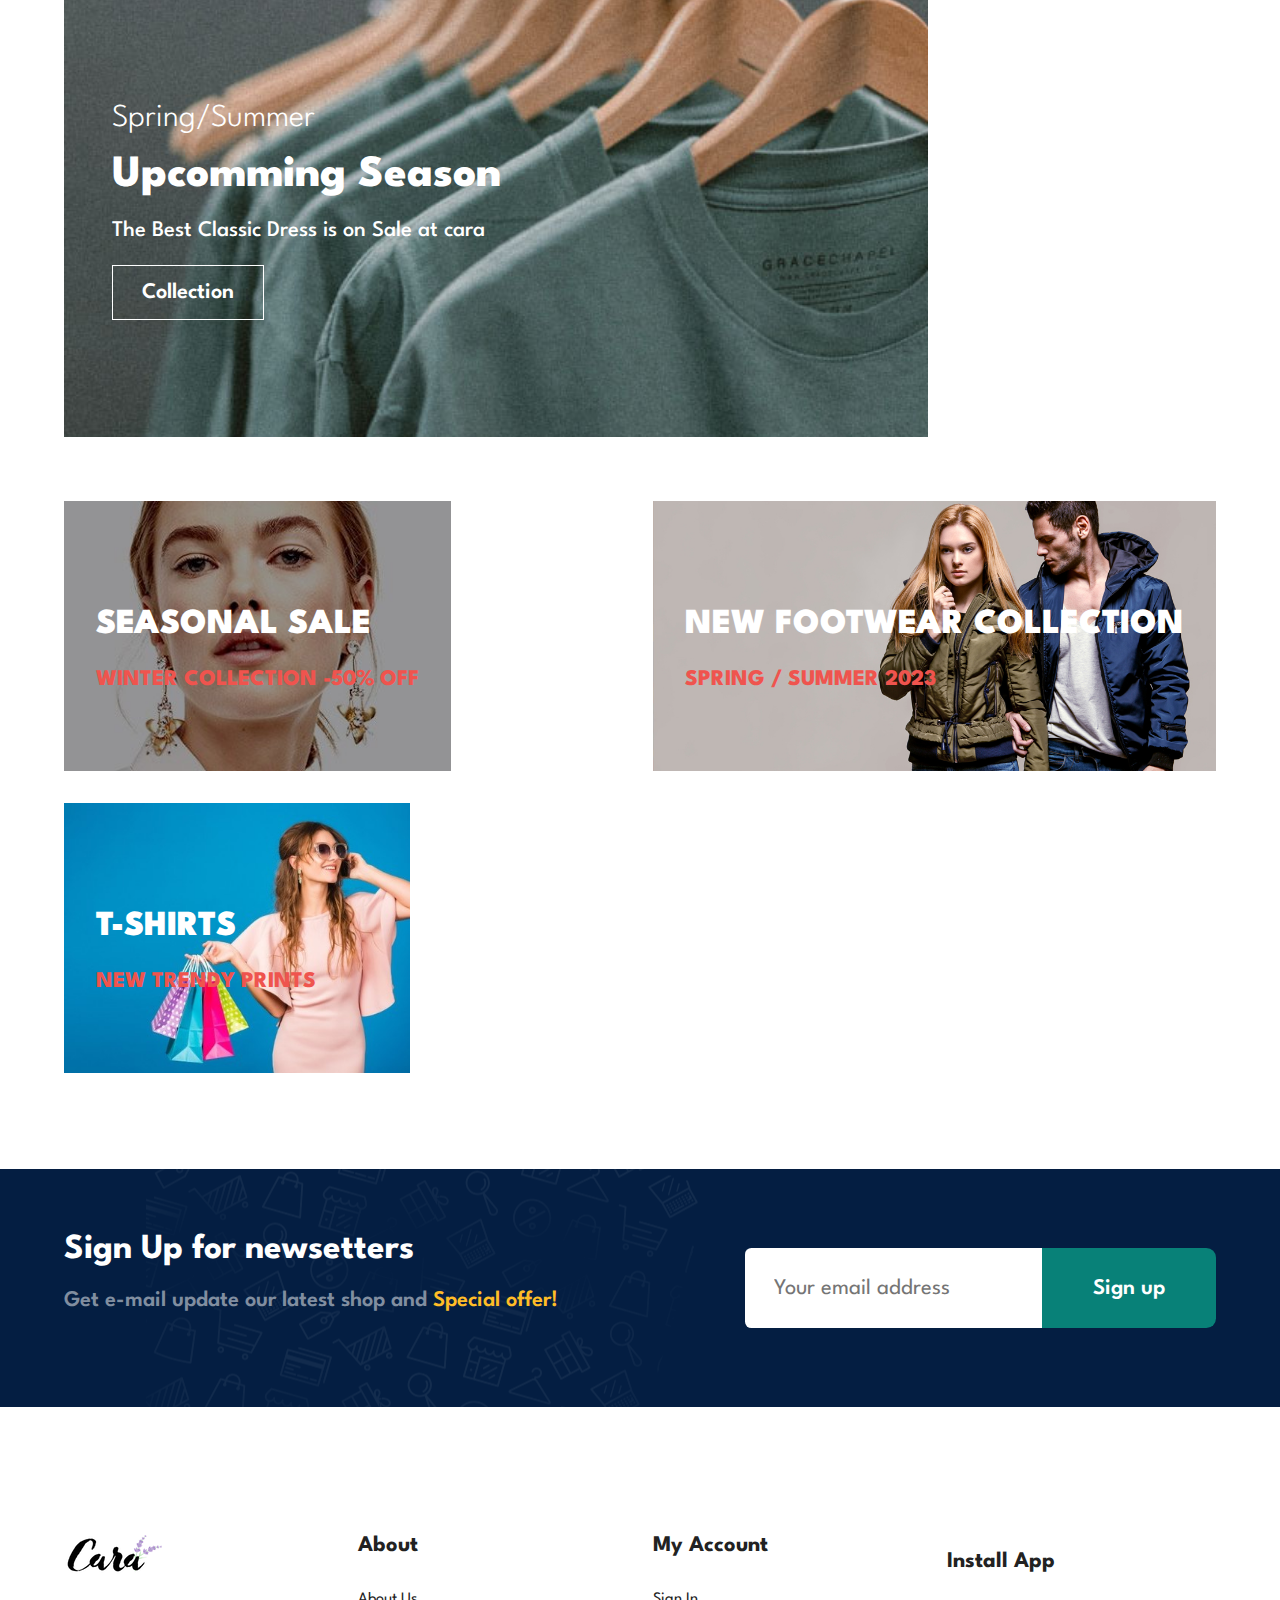
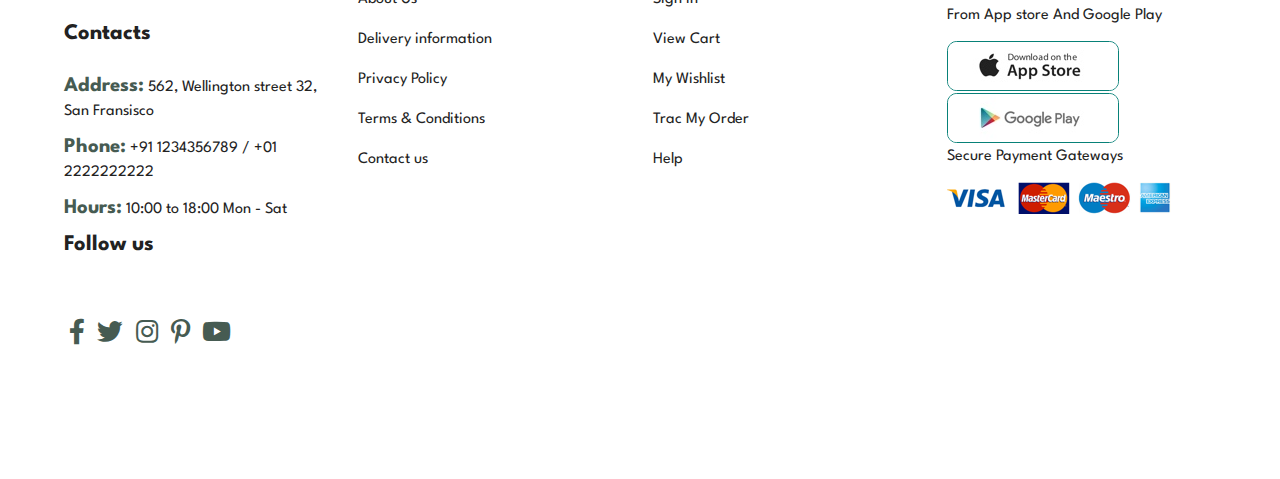
==== commit 61dbf08a: "complete First Page" ====
--- a/index.html
+++ b/index.html
@@ -191,6 +191,239 @@
       </div>
     </div>
    </section>
+
+   <section class="banner" id="section-m1">
+    <h4 class="sub-heading">Repair Services</h4>
+    <h2 class="heading-secondry">Up to<span>70% off</span> - All T-Shirts & Accessories</h2>
+    <button class="normal-btn">Explore More</button>
+   </section>
+
+   <section class="products-primary" id="section-feature" >
+    <div class="heading-primary">
+      <h2>New Arrivals</h2>
+      <p>Summer Collection of New Modern Design</p>
+    </div>
+    <div class="pro-conatiner">
+      <div class="pro">
+        <img src="img/products/n1.jpg" alt="products">
+        <div class="product-description">
+          <span>adidas</span>
+          <h5>Cartoon Astronaut T-Shirt</h5>
+          <div class="star">
+            <i class="fas fa-star"></i>
+            <i class="fas fa-star"></i>
+            <i class="fas fa-star"></i>
+            <i class="fas fa-star"></i>
+            <i class="fas fa-star"></i>
+          </div>
+          <h4 class="price-heading">$78</h4>
+        </div>
+        <a href="#"><i class="fal fa-shopping-cart cart"></i></a>  
+      </div>
+      <div class="pro">
+        <img src="img/products/n2.jpg" alt="products">
+        <div class="product-description">
+          <span>adidas</span>
+          <h5>Cartoon Astronaut T-Shirt</h5>
+          <div class="star">
+            <i class="fas fa-star"></i>
+            <i class="fas fa-star"></i>
+            <i class="fas fa-star"></i>
+            <i class="fas fa-star"></i>
+            <i class="fas fa-star"></i>
+          </div>
+          <h4 class="price-heading">$78</h4>
+        </div>
+        <a href="#"><i class="fal fa-shopping-cart cart"></i></a>  
+      </div>
+      <div class="pro">
+        <img src="img/products/n3.jpg" alt="products">
+        <div class="product-description">
+          <span>adidas</span>
+          <h5>Cartoon Astronaut T-Shirt</h5>
+          <div class="star">
+            <i class="fas fa-star"></i>
+            <i class="fas fa-star"></i>
+            <i class="fas fa-star"></i>
+            <i class="fas fa-star"></i>
+            <i class="fas fa-star"></i>
+          </div>
+          <h4 class="price-heading">$78</h4>
+        </div>
+        <a href="#"><i class="fal fa-shopping-cart cart"></i></a>  
+      </div>
+      <div class="pro">
+        <img src="img/products/n4.jpg" alt="products">
+        <div class="product-description">
+          <span>adidas</span>
+          <h5>Cartoon Astronaut T-Shirt</h5>
+          <div class="star">
+            <i class="fas fa-star"></i>
+            <i class="fas fa-star"></i>
+            <i class="fas fa-star"></i>
+            <i class="fas fa-star"></i>
+            <i class="fas fa-star"></i>
+          </div>
+          <h4 class="price-heading">$78</h4>
+        </div>
+        <a href="#"><i class="fal fa-shopping-cart cart"></i></a>  
+      </div>
+      <div class="pro">
+        <img src="img/products/n5.jpg" alt="products">
+        <div class="product-description">
+          <span>adidas</span>
+          <h5>Cartoon Astronaut T-Shirt</h5>
+          <div class="star">
+            <i class="fas fa-star"></i>
+            <i class="fas fa-star"></i>
+            <i class="fas fa-star"></i>
+            <i class="fas fa-star"></i>
+            <i class="fas fa-star"></i>
+          </div>
+          <h4 class="price-heading">$78</h4>
+        </div>
+        <a href="#"><i class="fal fa-shopping-cart cart"></i></a>  
+      </div>
+      <div class="pro">
+        <img src="img/products/n6.jpg" alt="products">
+        <div class="product-description">
+          <span>adidas</span>
+          <h5>Cartoon Astronaut T-Shirt</h5>
+          <div class="star">
+            <i class="fas fa-star"></i>
+            <i class="fas fa-star"></i>
+            <i class="fas fa-star"></i>
+            <i class="fas fa-star"></i>
+            <i class="fas fa-star"></i>
+          </div>
+          <h4 class="price-heading">$78</h4>
+        </div>
+        <a href="#"><i class="fal fa-shopping-cart cart"></i></a>  
+      </div>
+      <div class="pro">
+        <img src="img/products/n7.jpg" alt="products">
+        <div class="product-description">
+          <span>adidas</span>
+          <h5>Cartoon Astronaut T-Shirt</h5>
+          <div class="star">
+            <i class="fas fa-star"></i>
+            <i class="fas fa-star"></i>
+            <i class="fas fa-star"></i>
+            <i class="fas fa-star"></i>
+            <i class="fas fa-star"></i>
+          </div>
+          <h4 class="price-heading">$78</h4>
+        </div>
+        <a href="#"><i class="fal fa-shopping-cart cart"></i></a>  
+      </div>
+      <div class="pro">
+        <img src="img/products/n8.jpg" alt="products">
+        <div class="product-description">
+          <span>adidas</span>
+          <h5>Cartoon Astronaut T-Shirt</h5>
+          <div class="star">
+            <i class="fas fa-star"></i>
+            <i class="fas fa-star"></i>
+            <i class="fas fa-star"></i>
+            <i class="fas fa-star"></i>
+            <i class="fas fa-star"></i>
+          </div>
+          <h4 class="price-heading">$80</h4>
+        </div>
+        <a href="#"><i class="fal fa-shopping-cart cart"></i></a>  
+      </div>
+    </div>
+   </section>
+
+   <section class="sm-banner" id="section-feature">
+     <div class="banner-box">
+        <h4>Crazy deals</h4>
+        <h2>Buy 1 Get 1 Free</h2>
+        <span>The Best Classic Dress is on Sale at cara</span>
+        <button class="white-btn">Learn More</button>
+     </div>
+     <div class="banner-box banner-box2">
+        <h4>Spring/Summer</h4>
+        <h2>Upcomming Season</h2>
+        <span>The Best Classic Dress is on Sale at cara</span>
+        <button class="white-btn">Collection</button>
+     </div>
+   </section>
+
+   <section class="banner-third">
+        <div class="banner-box">
+        <h2>Seasonal Sale</h2>
+         <h3>Winter Collection -50% OFF</h3>
+     </div>
+        <div class="banner-box banner-box__2">
+        <h2>NEW FOOTWEAR COLLECTION</h2>
+         <h3>SPRING / Summer 2023</h3>
+     </div>
+        <div class="banner-box banner-box__3">
+        <h2>T-shirts</h2>
+         <h3>new trendy prints</h3>
+     </div>
+   </section>
+
+   <section class="news-letter"  id="section-feature">
+    <div class="news">
+      <h4 class="news-heading">Sign Up for newsetters</h4>
+      <p class="news-description">Get e-mail update our latest shop and <span>Special offer!</span></p>
+    </div>
+    <div class="form">
+      <input type="email" placeholder="Your email address" >
+      <button class="normal-btn">Sign up</button>
+    </div>
+   </section>
+
+   <footer id="section-feature">
+    <div class="footer-columns">
+      <img class="logo" src="img/logo.png" alt="logo">
+      <h4 class="footer-heading">Contacts</h4>
+      <p class="footer-description"><strong>Address:</strong><a href="#"> 562, Wellington street 32, San Fransisco</a></p>
+      <p class="footer-description"><strong>Phone:</></strong><a href="#"> +91 1234356789 / +01 2222222222</a></p>
+      <p class="footer-description"><strong>Hours:</strong><a href="#"> 10:00 to 18:00 Mon - Sat</a></p>
+      <div class="socil-media">
+        <h4 class="footer-heading">Follow us</h4>
+        <div class="icon-list">
+          <i class="fab fa-facebook-f"></i>
+          <i class="fab fa-twitter"></i>
+          <i class="fab fa-instagram"></i>
+          <i class="fab fa-pinterest-p"></i>
+          <i class="fab fa-youtube"></i>
+        </div>
+      </div>
+    </div>
+    <div class="footer-columns">
+      <h4 class="footer-heading">About</h4>
+      <a href="#">About Us</a>
+      <a href="#">Delivery information</a>
+      <a href="#">Privacy Policy</a>
+      <a href="#">Terms & Conditions</a>
+      <a href="#">Contact us</a>
+    </div>
+    <div class="footer-columns">
+      <h4 class="footer-heading">My Account</h4>
+      <a href="#">Sign In</a>
+      <a href="#">View Cart</a>
+      <a href="#">My Wishlist</a>
+      <a href="#">Trac My Order</a>
+      <a href="#">Help</a>
+    </div>
+    <div class="footer-columns install">
+      <h4 class="footer-heading">Install App</h4>
+     <p class="footer-description"><a href="#">From App store And Google Play </a></p>
+     <div class="row">
+      <img src="img/pay/app.jpg" alt="App Store">
+      <img src="img/pay/play.jpg" alt="Play">
+     </div>
+     <p class="footer-description"><a href="#">Secure Payment Gateways</a></p>
+     <img src="img/pay/pay.png" alt="Payment Method">
+    </div>
+    <div class="copyright">
+      <p class="footer-description"></p>
+    </div>
+   </footer>
 <script src="script.js"></script>
 </body>
 </html>--- a/style.css
+++ b/style.css
@@ -59,11 +59,36 @@
   padding: 4rem 4rem;
 }
 
-.section-m1 {
+#section-m1 {
   margin: 4rem 0;
 }
-
+.normal-btn {
+ font-size: 1.4rem;
+ font-weight: 600;
+ color: #000;
+ background-color: #fff;
+ cursor: pointer;
+ border: none;
+ outline: none;
+ padding: 1.6rem 3.2rem;
+ border-radius: 0.6rem;
+ transition: 0.2s;
+}
+.white-btn {
+ font-size: 1.4rem;
+ font-weight: 600;
+ color: #fff;
+ background-color:transparent;
+ cursor: pointer;
+ border: 1px solid #fff;
+ outline: none;
+ padding: 1rem 1.8rem;
+ transition: 0.2s;
+}
+
+/* ////////////// */
 /* Section Header */
+/* ///////////////// */
 
 .header {
  /* display: flex;
@@ -308,3 +333,222 @@
   border: 1px solid #cce7d0;
   font-size: 1.5rem;
 }
+/* //////////////////// */
+/* Banner */
+/* //////////////////// */
+
+.banner {
+  display: flex;
+  flex-direction: column;
+  justify-content: center;
+  align-items: center;
+  background-image: url(img/banner/b2.jpg);
+  background-size: cover;
+  background-position: center;
+  width: 100%;
+  height: 40vh;
+}
+.sub-heading {
+  color: #fff;
+  font-size: 1.6rem;
+}
+.heading-secondry {
+  font-size: 3rem;
+  color: #fff;
+  padding: 1rem 0;
+}
+.heading-secondry span {
+  color: #ef3636;
+}
+.banner .normal-btn:hover {
+  background-color: #088178;
+  color: #fff;
+}
+
+/* small banner */
+ .sm-banner{
+ display: flex; 
+ justify-content: space-between;
+ flex-wrap: wrap;
+}
+ .banner-box {
+  display: flex;
+  flex-direction: column;
+  justify-content: center;
+  align-items: flex-start;
+  background-image: url(img/banner/b17.jpg);
+  background-size: cover;
+  background-position: center;
+  min-width: 54rem;
+  height: 50vh;
+  padding: 3rem;
+}
+.banner-box2 {
+  background-image: url(img/banner/b10.jpg);
+}
+
+.banner-box h4 {
+  color: #fff;
+  font-size: 2rem;
+  font-weight: 300;
+}
+.banner-box h2 {
+  color: #fff;
+  font-size: 2.8rem;
+  font-weight: 800;
+}
+.banner-box span {
+  color: #fff;
+  font-size: 1.4rem;
+  font-weight: 500;
+  padding-bottom: 1.5rem;
+}
+.banner-box:hover button {
+  background-color: #088178;
+  border: 1px solid #088178;
+}
+/* Banner Third */
+.banner-third {
+  display: flex;
+  justify-content: space-between;
+  flex-wrap: wrap;
+  padding: 0 4rem;
+  /* margin-bottom: 1rem; */
+}
+.banner-third .banner-box {
+  display: flex;
+  flex-direction: column;
+  justify-content: center;
+  align-items: flex-start;
+  background-image: url(img/banner/b7.jpg);
+  background-size: cover;
+  background-position: center;
+  min-width: 30%;
+  height: 30vh;
+  padding: 2rem;
+  margin-bottom: 2rem;
+} 
+.banner-third .banner-box__2 {
+  background-image: url(img/banner/b4.jpg);
+}
+.banner-third .banner-box__3 {
+  background-image: url(img/banner/b18.jpg);
+}
+.banner-third .banner-box h2 {
+  color: #fff;
+  font-size: 2.2rem;
+  font-weight: 900;
+  text-transform: uppercase;
+}
+.banner-third .banner-box h3 {
+  color: #ef544e;
+  font-size: 1.4rem;
+  font-weight: 800;
+  text-transform: uppercase;
+}
+/* //////////////// */
+/* News letter section */
+/* ///////////////// */
+
+.news-letter {
+  display: flex;
+  justify-content: space-between;
+  align-items: center;
+  flex-wrap: wrap;
+  background-image: url(img/banner/b14.png);
+  background-repeat: no-repeat;
+  background-position: 20% 30%;
+  background-color: #041e42;
+  margin: 4rem 0;
+}
+
+.news-heading {
+  font-size: 2.2rem;
+  color: #fff;
+  font-weight: 700;
+}
+.news-description {
+  font-size: 1.4rem;
+  color: #818ea0;
+  font-weight: 600;
+}
+.news-description span{
+  color: #ffbd27;
+  cursor: pointer;
+}
+.form {
+  display: flex;
+  justify-content: center;
+}
+.form input {
+  height: 5rem;
+  width: 100%;
+  padding: 0 1.25em;
+  font-size: 1.4rem;
+  border: 1px solid transparent;
+  border-radius: 0.4rem;
+  outline: none;
+  border-top-right-radius: 0;
+  border-bottom-right-radius: 0;
+}
+.form .normal-btn {
+  background-color: #088178;
+  color: #fff;
+  white-space: nowrap;
+  border-top-left-radius: 0;
+  border-bottom-left-radius: 0;
+}
+
+/* ////////////// */
+/* Footer Section */
+/* ///////////// */
+
+footer {
+  display: grid;
+  grid-template-columns: repeat(4,1fr);
+  gap: 1.6rem;
+}
+footer .logo {
+  margin-bottom: 3rem;
+}
+
+footer .footer-columns {
+  display: flex;
+  flex-direction: column;
+  align-items: flex-start;
+  margin-bottom: 2rem;
+}
+footer .footer-heading {
+  font-size: 1.4rem;
+  padding-bottom: 2rem;
+}
+footer .footer-description {
+  font-size: 1.3rem;
+  margin: 0 0 0.8rem 0;
+}
+footer a {
+  font-size: 1rem;
+  margin-bottom: 1rem;
+  color: #222;
+  text-decoration: none;
+  line-height: 1.5;
+}
+.icon-list {
+  margin-top: 2rem;
+}
+footer .icon-list {
+  color: #465b52;
+  padding-right: 0.4rem;
+  cursor: pointer;
+}
+.icon-list i {
+  font-size: 1.6rem;
+  padding: 0 0.3rem;
+}
+.row img {
+ border: 1px solid #088178;
+ border-radius: 0.6rem;
+}
+.install {
+  margin: 1rem 0 1.5rem 0;
+}
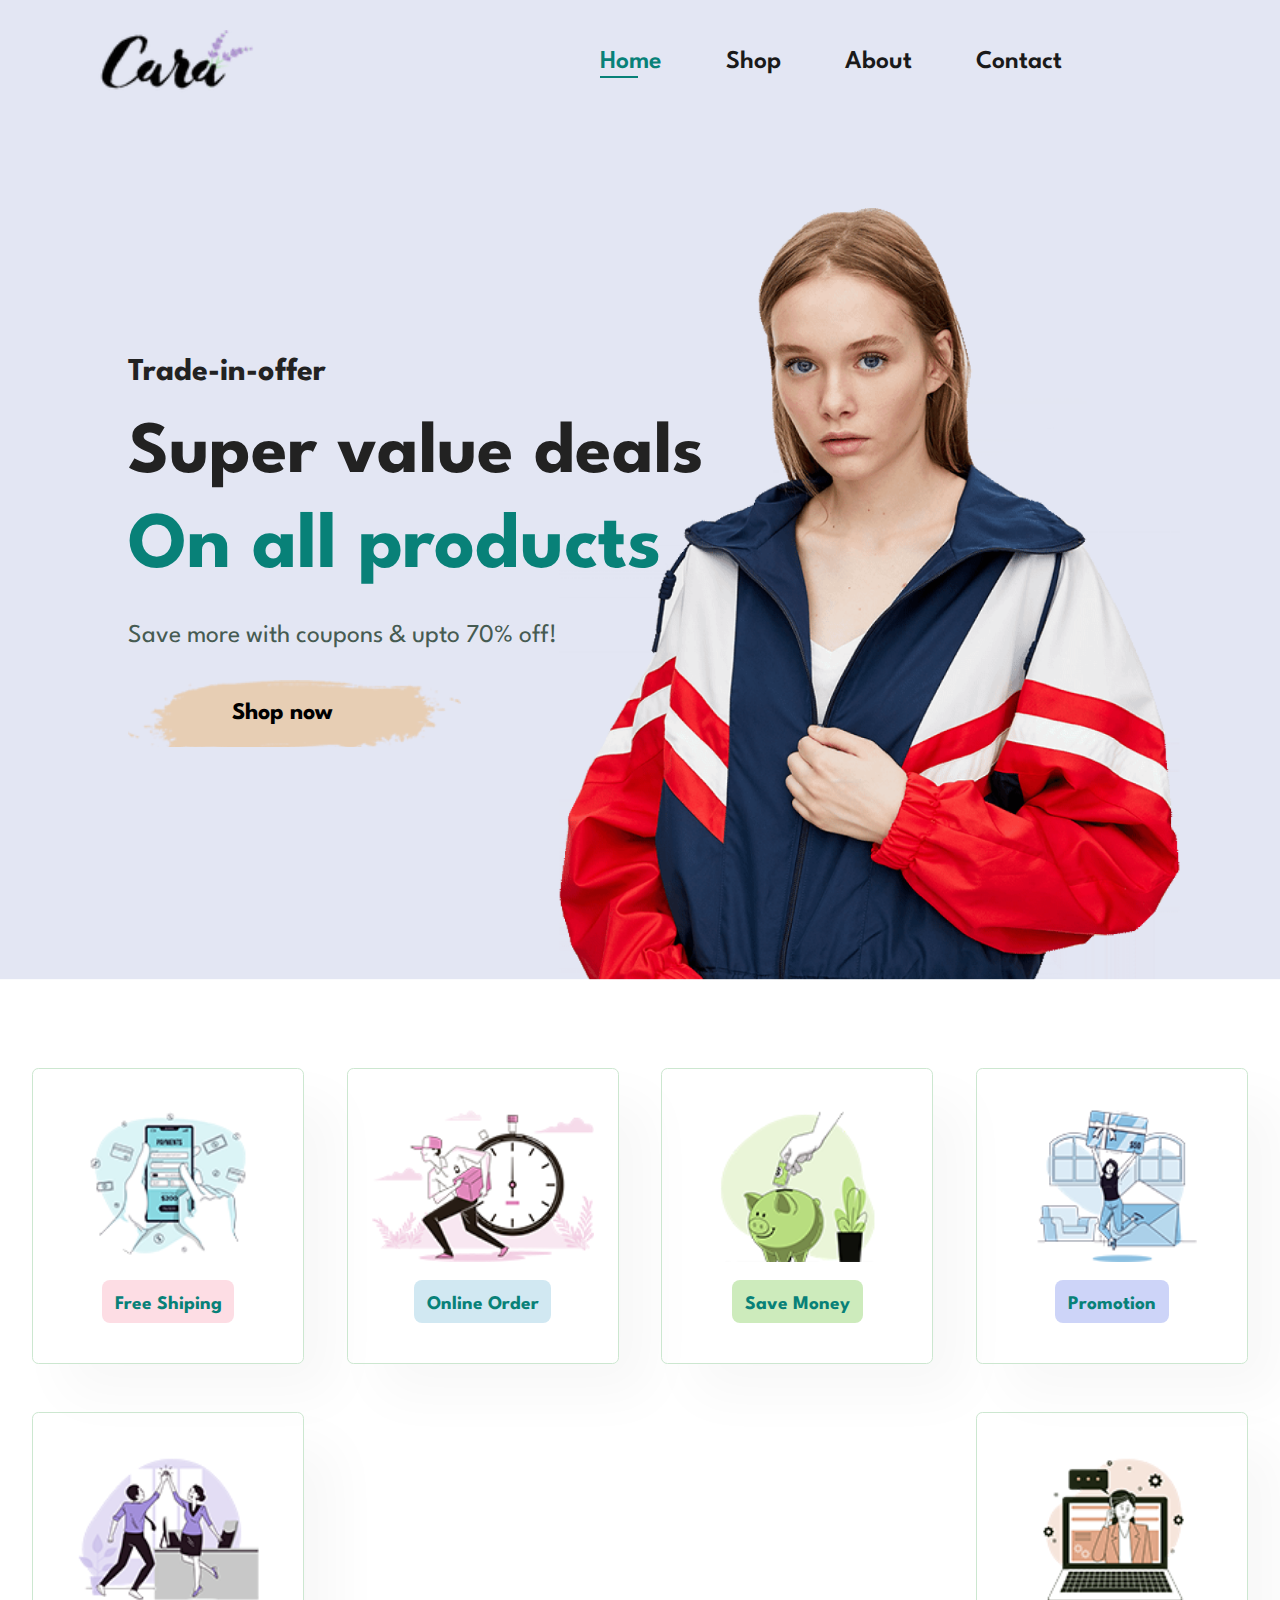
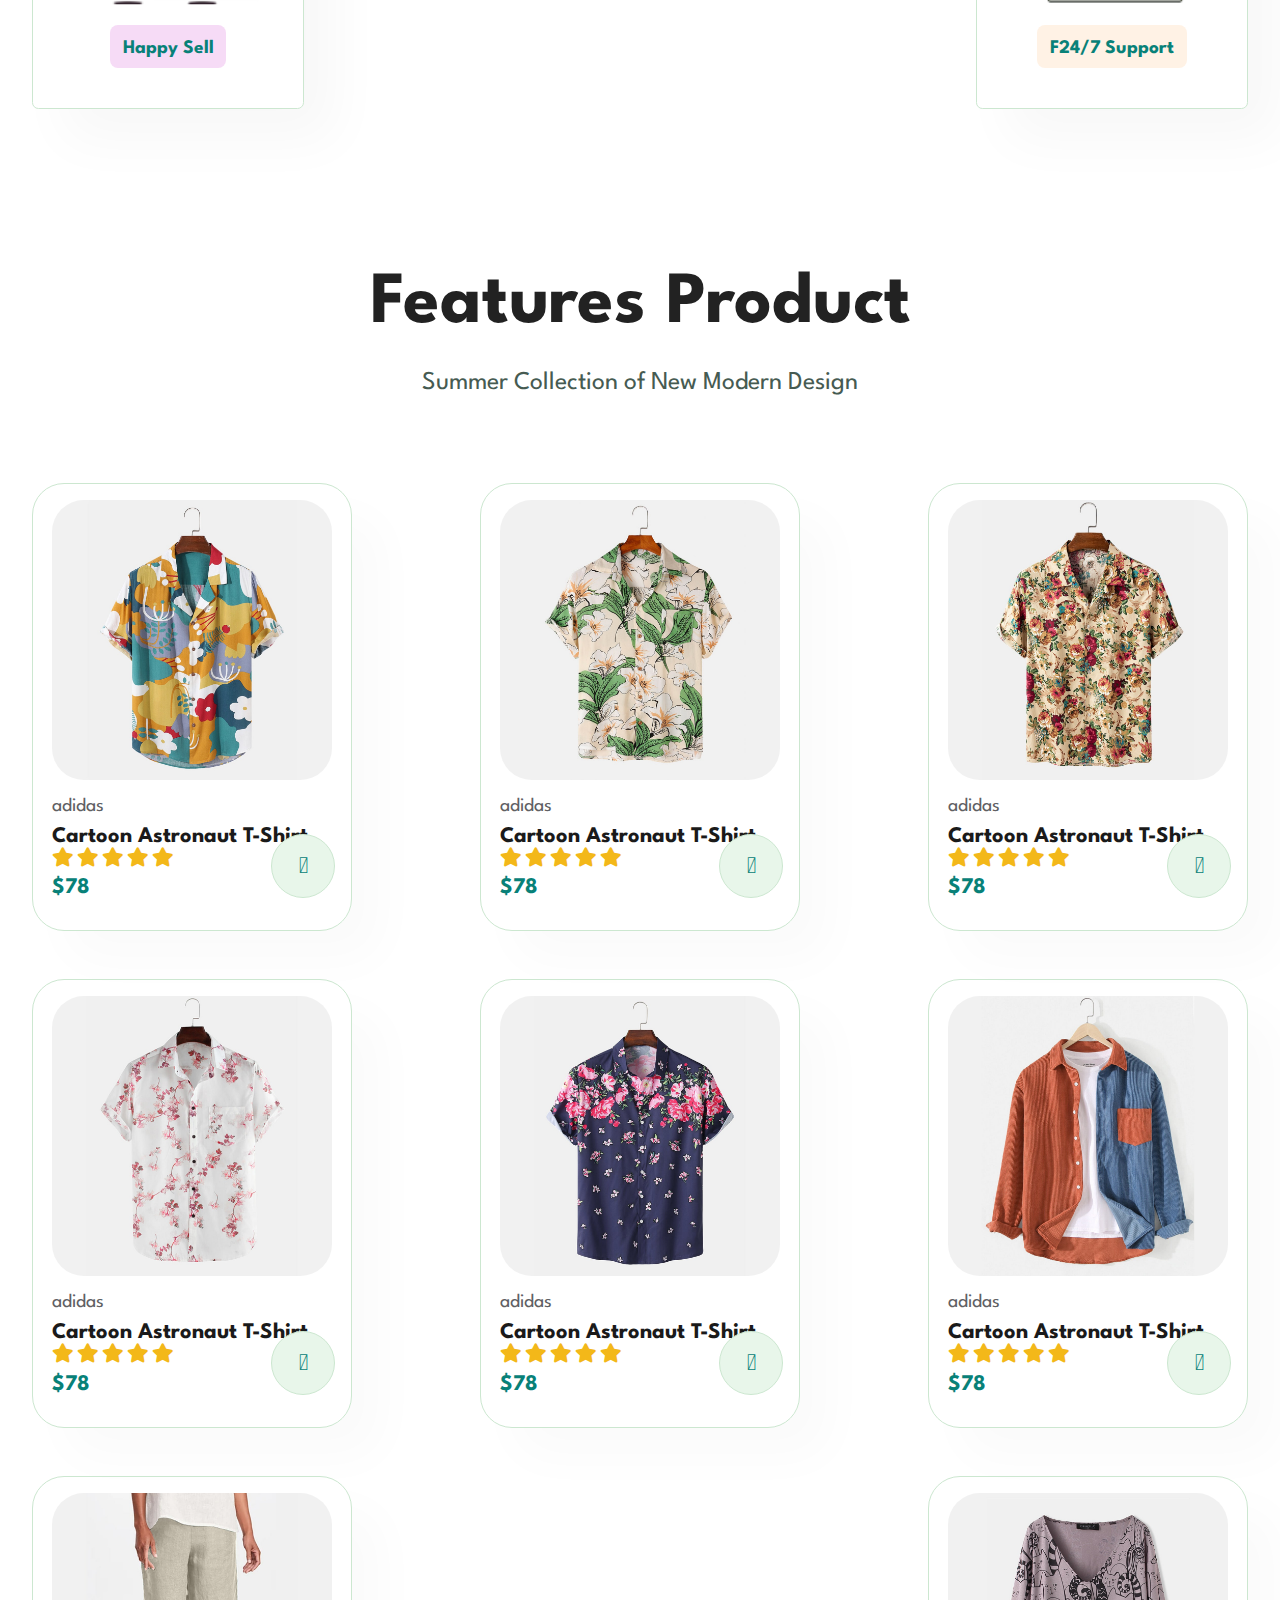
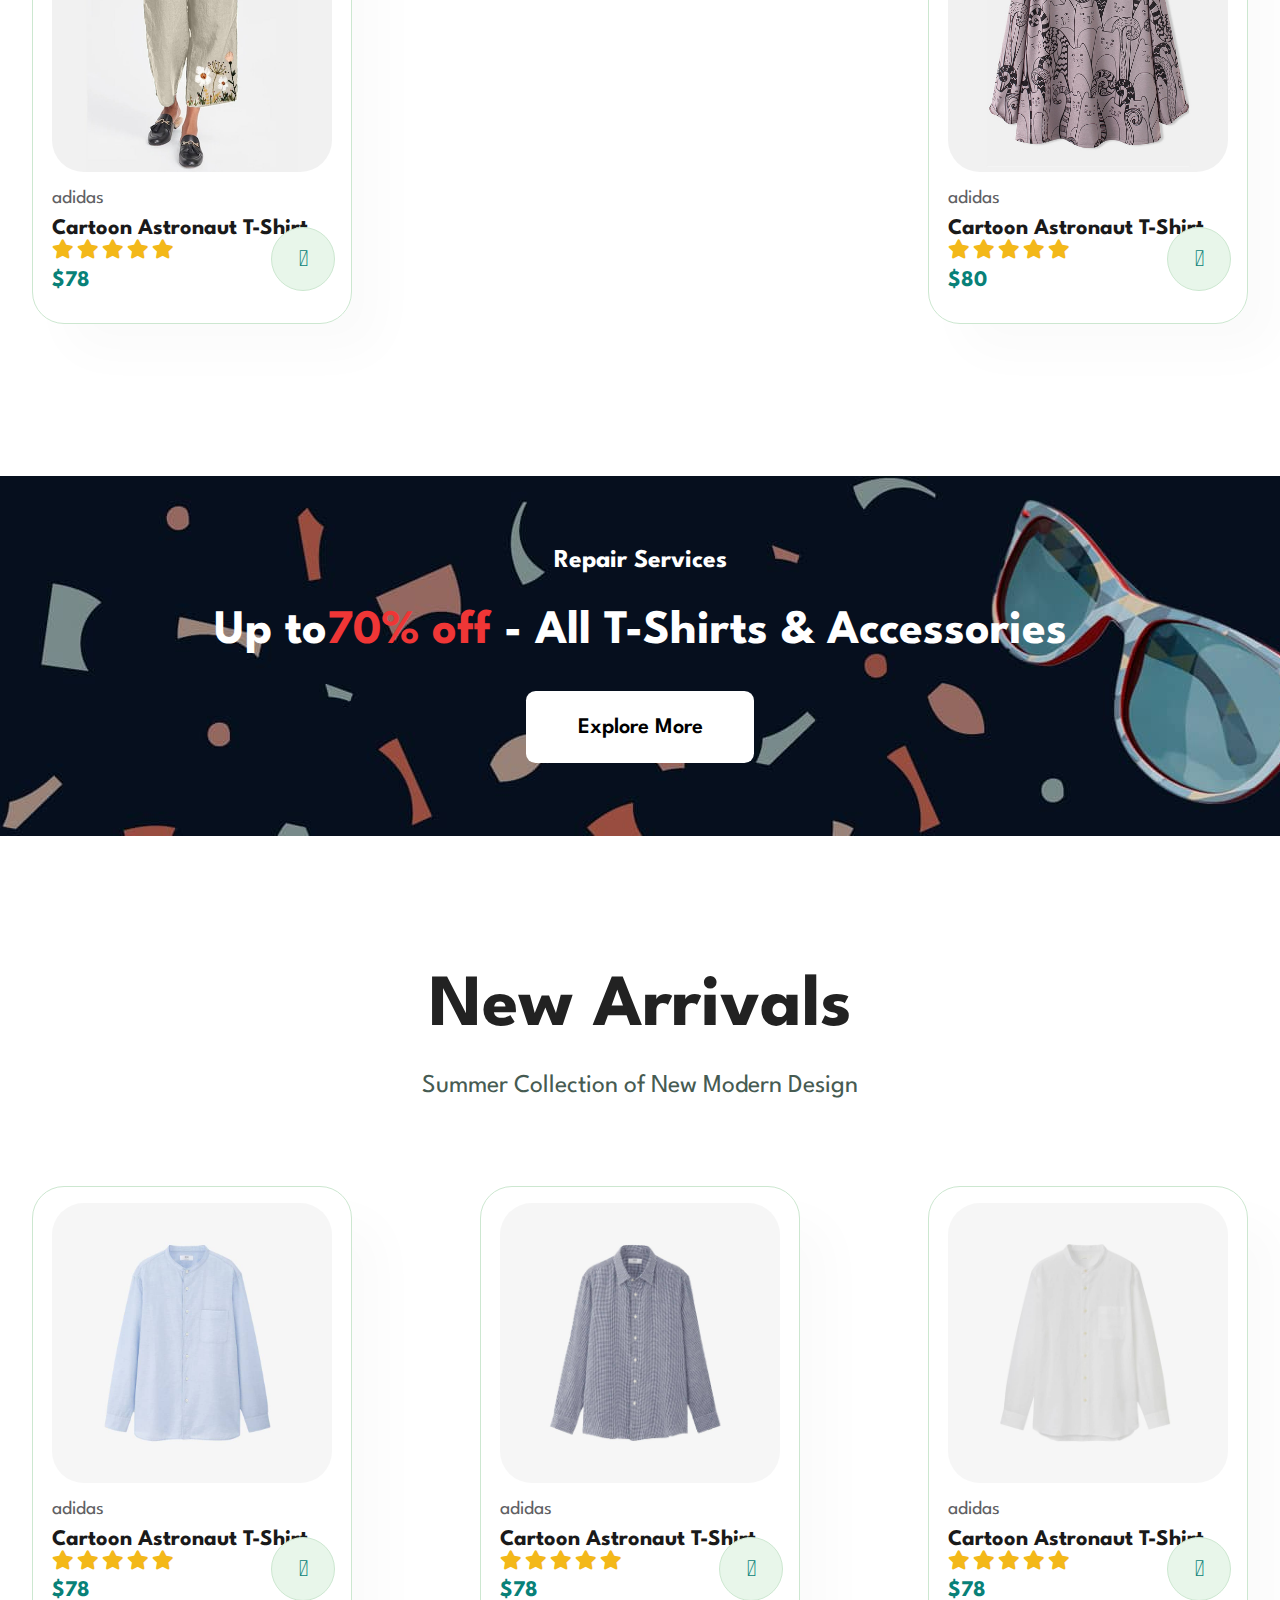
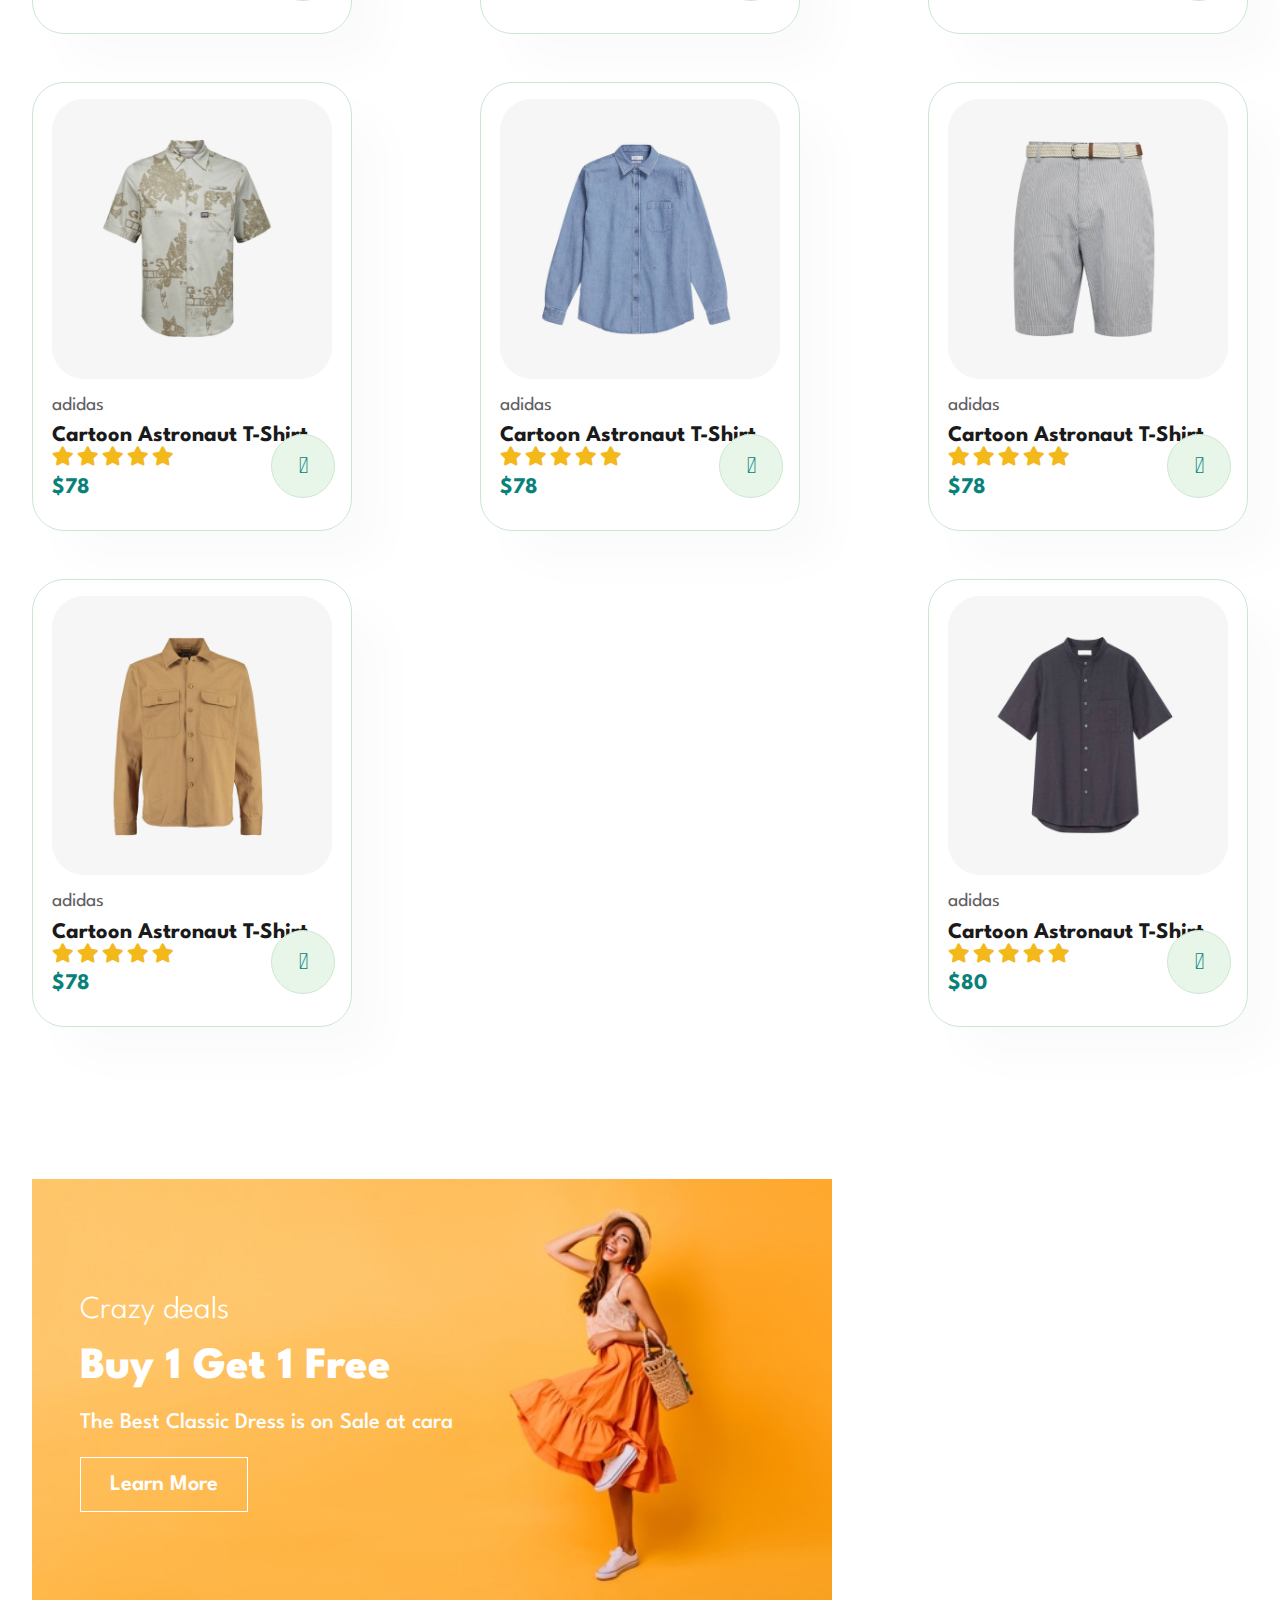
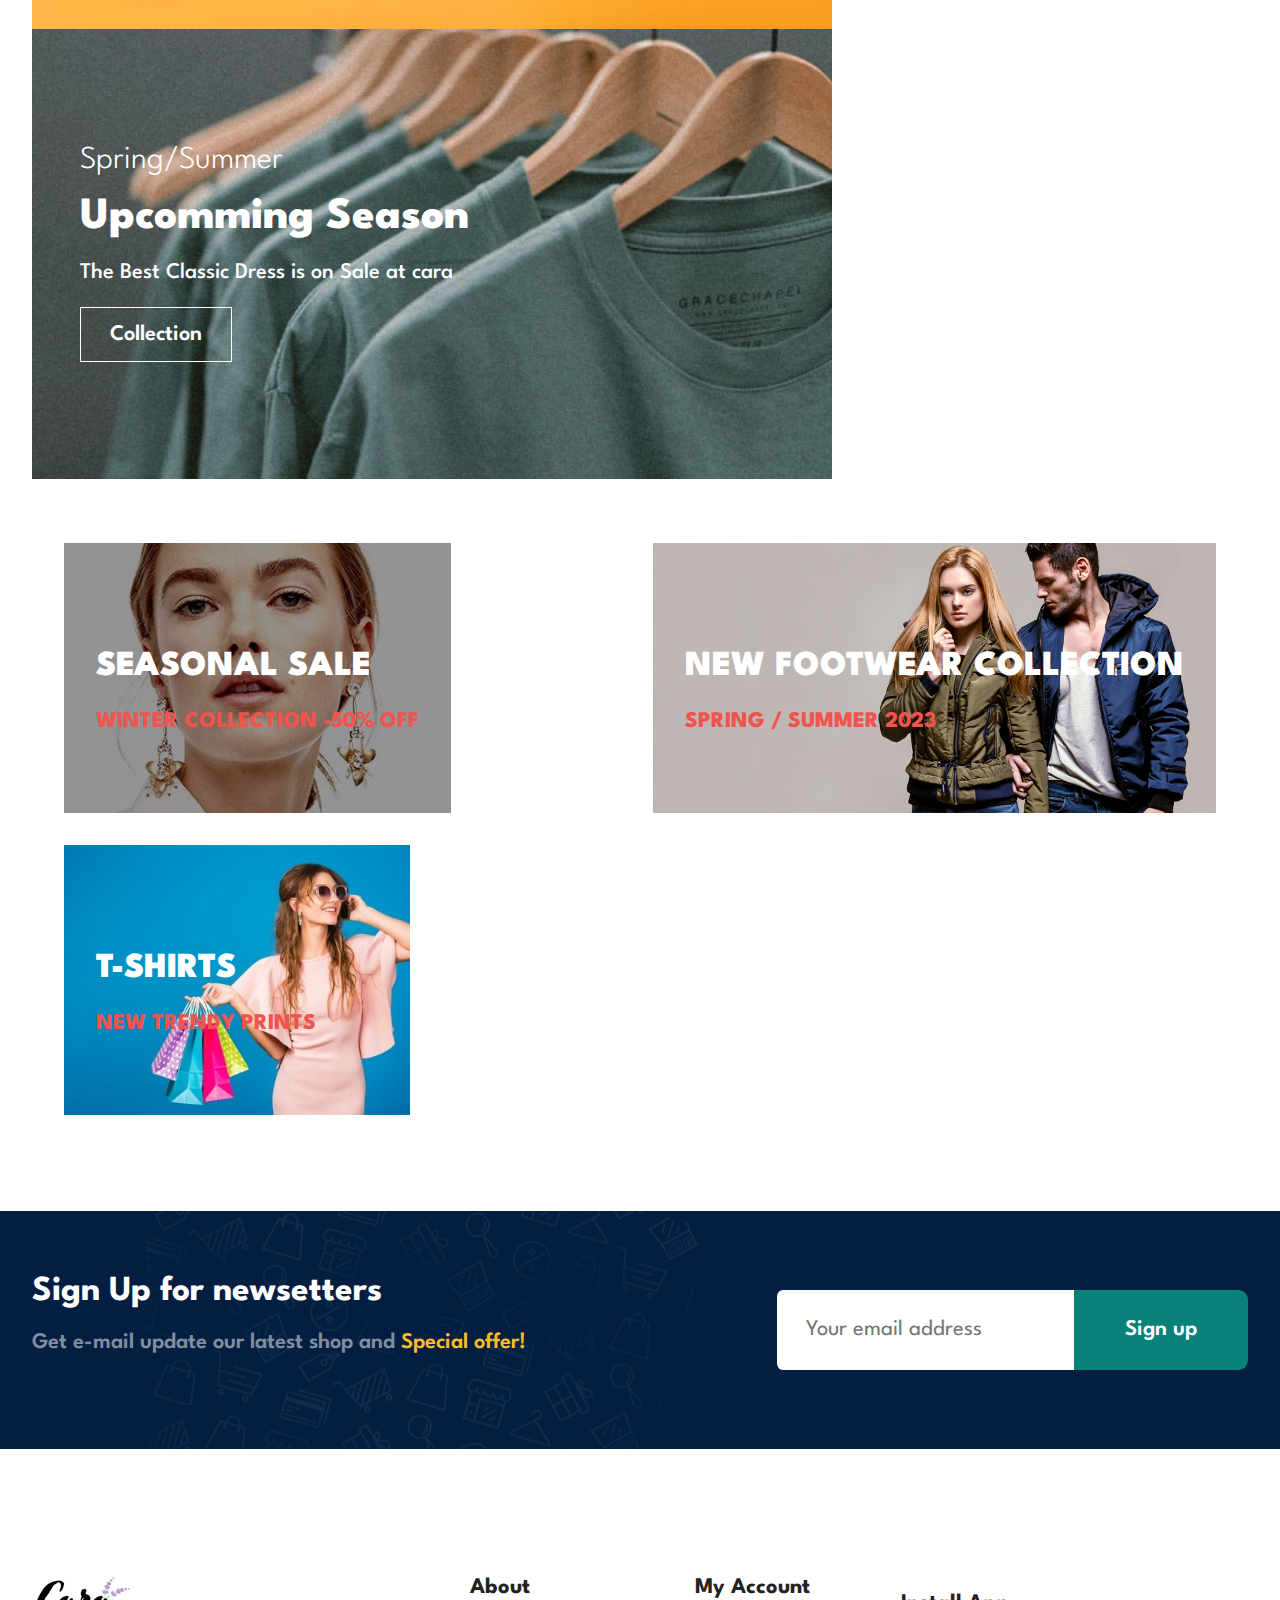
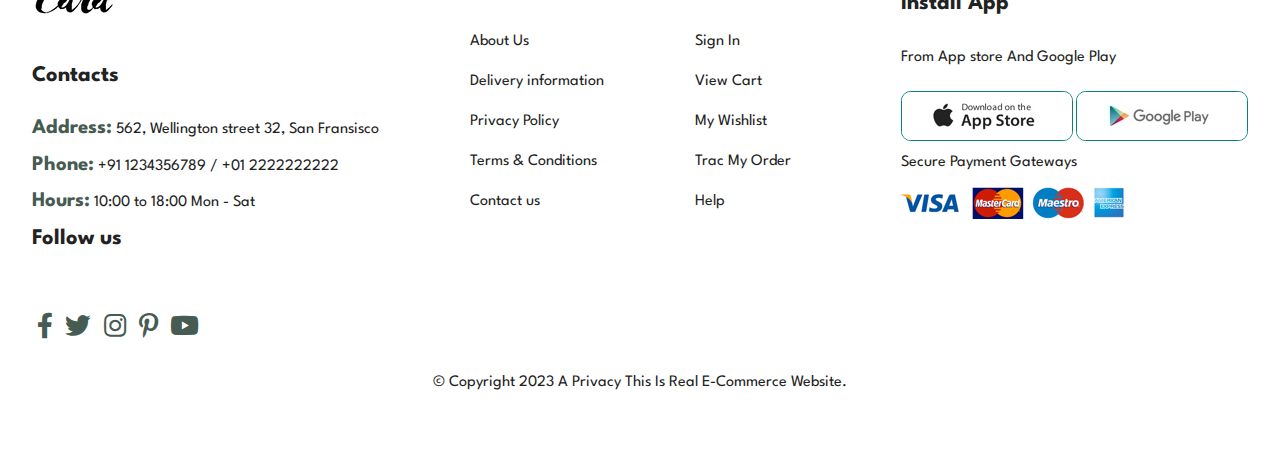
==== commit ebfa57b0: "Media query" ====
--- a/index.html
+++ b/index.html
@@ -2,31 +2,43 @@
 <html lang="en">
 <head>
   <meta charset="UTF-8">
-  <meta name="viewport" content="width=device-width, initial-scale=1.0">
+  <!-- <meta http-equiv="X-UA Compatible" content="IE=edge"> -->
+<meta name="viewport" content="width=device-width, initial-scale=1.0">
+
   <link rel="stylesheet" href="https://pro.fontawesome.com/releases/v5.10.0/css/all.css" />
-
+  <link rel="stylesheet" href="queries.css">
   <link rel="stylesheet" href="style.css">
+  <link rel="stylesheet" href="General.css">
+  
   <title>E-Commerce Web</title>
 </head>
 <body>
-  <header class="header">
+  <header class="header"> 
     <nav class="nav">
       <img class="nav-logo" src="img/logo.png" alt="logo">
-      <ul class="nav-bar">
+      <ul class="nav-bar  active">
           <li class="nav-items"><a class="active" href="index.html">Home</a></li>
           <li class="nav-items"><a href="shop.html">Shop</a></li> 
           <li class="nav-items"><a href="about.html">About</a></li>
           <li class="nav-items"><a href="contact.html">Contact</a></li>
           <li class="nav-items"><a href="cart.html"><i class="far fa-shopping-bag"></i></a></li>
+          <a href="#"><i id="close" class="far fa-times"></i></a>
       </ul>
+      <div class="mobile">
+        <a href="cart.html"><i class="far fa-shopping-bag"></i></a>
+         <i id="bar" class="fas fa-outdent"></i>
+       </div> 
     </nav>
   </header>
+  <main > 
   <section class="hero">
+   <div>
     <h4>Trade-in-offer</h4>
     <h2>Super value deals</h2>
     <h1>On all products</h1>
     <p>Save more with coupons & upto 70% off!</p>
     <button class="btn-hero">Shop now</button>
+   </div>
   </section>
    <section class="features" id="section-feature">
     <div class="feature-box">
@@ -421,9 +433,11 @@
      <img src="img/pay/pay.png" alt="Payment Method">
     </div>
     <div class="copyright">
-      <p class="footer-description"></p>
+      <p class="footer-description"><a href="#">&copy copyright 2023 A privacy This is real E-commerce Website.</a></p>
     </div>
    </footer>
+  </main>
+  
 <script src="script.js"></script>
 </body>
 </html>--- a/queries.css
+++ b/queries.css
@@ -0,0 +1,4 @@
+
+/* //////////////// */
+/* Smaller Landscape 1350px */
+/* /////////////////// */
--- a/style.css
+++ b/style.css
@@ -1,89 +1,10 @@
-@import url("https://fonts.googleapis.com/css2?family=Spartan:wght@100;200;300;400;500;600;700;800;900&display=swap");
-
-:root { 
-  --color-primary:#e3e6f3 ;
-  --color-secondary:#1a1a1a ;
-  --color-tertiary:#088178;
-  --color-fifth:##cce7d0;
-  /* #cdebbccb
-  #cdebbc */
-}
-
-
-* {
-  margin: 0;
-  padding: 0;
-  box-sizing: border-box;
-  font-family: "Spartan", sans-serif;
-}
-
-html {
-  scroll-behavior: smooth;
-}
-
-body {
-  width: 100%;
-  font-size: 62.5%;
-}
-/* Global Styles */
-
-h1 {
-  font-size: 5rem;
-  line-height: 6.4rem;
-  color: #222;
-}
-
-h2 {
-  font-size: 4.6rem;
-  line-height: 5.4rem;
-  color: #222;
-}
-
-h4 {
-  font-size: 2rem;
-  color: #222;
-}
-
-h6 {
-  font-weight: 700;
-  font-size: 1.2rem;
-}
-
-p {
-  font-size: 1.6rem;
-  color: #465b52;
-  margin: 1.5rem 0 2rem 0;
-}
 
 #section-feature {
-  padding: 4rem 4rem;
+  padding: 4rem 2rem;
 }
 
 #section-m1 {
   margin: 4rem 0;
-}
-.normal-btn {
- font-size: 1.4rem;
- font-weight: 600;
- color: #000;
- background-color: #fff;
- cursor: pointer;
- border: none;
- outline: none;
- padding: 1.6rem 3.2rem;
- border-radius: 0.6rem;
- transition: 0.2s;
-}
-.white-btn {
- font-size: 1.4rem;
- font-weight: 600;
- color: #fff;
- background-color:transparent;
- cursor: pointer;
- border: 1px solid #fff;
- outline: none;
- padding: 1rem 1.8rem;
- transition: 0.2s;
 }
 
 /* ////////////// */
@@ -91,13 +12,25 @@
 /* ///////////////// */
 
 .header {
- /* display: flex;
- justify-content: space-between;
- align-items: center;  */
- /* padding: 2rem 8rem; */
- box-shadow: 0 0.5rem 1.5rem rgba(0,0,0,0.06);
- background-color: #e3e6f3;
-}
+  display: flex;
+  justify-content: space-between;
+  align-items: center;
+  background-color: #e3e6f3 ;
+  /* Because we want header to be sticky later */
+  height: 7.8rem;
+}
+
+.mobile {
+  border: none;
+  cursor: pointer;
+  display: none;
+}
+.mobile i {
+  color: #1a1a1a;
+  font-size: 2.4rem;
+  padding-left: 2rem;
+}
+
 .nav {
   display: flex;
   justify-content: space-between;
@@ -106,7 +39,13 @@
   width: 100%;
   z-index: 100;
   padding: 0px 6rem;
-}
+  position: relative;
+}
+#close {
+ display: none;
+}
+
+
 .nav.sticky {
   position: fixed;
   background-color: #e3e6f3;
@@ -116,7 +55,6 @@
   display: flex;
   align-items: center;
   justify-content: center;
-
 }
 .nav-bar li {
   list-style: none;
@@ -149,13 +87,15 @@
 .nav-logo {
 height: 4rem;
 }
+
+
 /* Section Hero */
 .hero {
   background-image: url(img/hero4.png);
   background-position: top 25% right 0%;
   background-size: cover;
   width: 100%;
-  height: 90vh;
+  height: 95vh;
   padding: 0 8rem;
   display: flex;
   flex-direction: column;
@@ -180,6 +120,7 @@
  background-repeat: no-repeat;
  font-size: 1.5rem;
  font-weight: 700;
+ transition: 0.2s ease;
 }
 .btn-hero:hover {
  color: #088176;
@@ -193,7 +134,7 @@
   justify-content: space-between;
   flex-wrap: wrap;
 }
-#section-feature .feature-box {
+.features .feature-box {
  max-width:17rem;
  padding: 2.5rem 1.5rem;
  text-align: center;
@@ -379,7 +320,7 @@
   background-image: url(img/banner/b17.jpg);
   background-size: cover;
   background-position: center;
-  min-width: 54rem;
+  min-width: 50rem;
   height: 50vh;
   padding: 3rem;
 }
@@ -504,9 +445,9 @@
 /* ///////////// */
 
 footer {
-  display: grid;
-  grid-template-columns: repeat(4,1fr);
-  gap: 1.6rem;
+  display: flex;
+  justify-content: space-between;
+  flex-wrap: wrap;
 }
 footer .logo {
   margin-bottom: 3rem;
@@ -548,7 +489,132 @@
 .row img {
  border: 1px solid #088178;
  border-radius: 0.6rem;
+ margin: 0.5rem 0;
+ cursor: pointer;
 }
 .install {
   margin: 1rem 0 1.5rem 0;
 }
+.footer-columns a:hover,i:hover {
+ color: #150606bd;
+} 
+.copyright {
+  text-align: center;
+  /* flex-wrap: wrap; */
+  width: 100%;
+  text-transform: capitalize;
+}
+
+@media(max-width:54em) {
+#section-feature {
+  padding: 4rem 4rem;
+}
+.nav-bar {
+ display: flex;
+ flex-direction: column;
+ align-items: flex-start;
+ justify-content: flex-start;
+ background-color: #E3E6F3;
+ position: fixed;
+ top: 0;
+ right: 0;
+ padding: 8rem 0 0 1rem;
+ width: 300px;
+ height:100vh;
+ transition: 0.3s ease;
+}
+.nav-bar li {
+  margin-bottom: 3rem;
+}
+
+.nav.sticky {
+  position: absolute;
+  background-color: #e3e6f3;
+}
+.mobile {
+  display: flex;
+  align-items: center;
+}
+#close {
+  position: absolute;
+  top: 3rem;
+  left: 3rem;
+  font-size: 2.4rem;
+  color: #222;
+  display: initial;
+}
+.hero {
+    background-position: top 32% right 32%;
+    height: 70vh;
+    padding: 0 8rem;
+    font-size: 1.4rem;
+}
+.hero h1 {
+    font-size: 3.2rem;
+}
+.hero h2 {
+    font-size: 3.8rem;
+    width: 67%;
+}
+.hero p {
+   width: 50%;
+   line-height: 1.5;
+   font-size: 1.4rem;
+}
+.btn-hero {
+    padding: 1.2rem 6rem 1.2rem 6rem;
+    cursor: pointer;
+    font-size: 1.2rem;
+    font-weight: 600;
+    transition: 0.2s ease;
+}
+.features {
+    justify-content: center;
+    display: grid;
+    grid-template-columns: 1fr 1fr 1fr;
+}
+.features .feature-box {
+    margin: 1.5rem 1.5rem;
+}
+.products-primary .pro-conatiner {
+    justify-content: center;
+}
+.products-primary .pro {
+  margin: 1.2rem;
+}
+.banner {
+ height: 25vh;
+ padding: 2rem
+}
+.banner .heading-secondry {
+  font-size: 2rem;
+  color: #fff;
+  padding: 1rem 0;
+}
+.banner-box {
+    min-width:100%;
+    height: 30vh;
+}
+.banner-third {
+  padding: 0 2rem;
+}
+.banner-third .banner-box {
+  width: 28%;
+}
+
+};
+ @media (max-width:31em) {
+   .header {
+   padding: 1rem 3rem;
+ }
+ .nav {
+    padding: 1rem 6rem;
+}
+.hero h4 {
+    margin: 1.5rem 0  0;
+}
+h4 {
+  font-size: 1.6rem;
+  padding-top: 1rem;
+}
+ }--- a/General.css
+++ b/General.css
@@ -0,0 +1,85 @@
+@import url("https://fonts.googleapis.com/css2?family=Spartan:wght@100;200;300;400;500;600;700;800;900&display=swap");
+
+
+  /* --color-primary:#e3e6f3 ;
+  --color-secondary:#1a1a1a ;
+  --color-tertiary:#088178;
+  --color-fifth:##cce7d0; */
+  /* #cdebbccb
+  #cdebbc */
+  /* #e67e22 */
+* {
+  margin: 0;
+  padding: 0;
+  box-sizing: border-box;
+  font-family: "Spartan", sans-serif;
+}
+
+html {
+  scroll-behavior: smooth;
+}
+
+body {
+  width: 100%;
+  font-size: 62.5%;
+}
+/* Global Styles */
+
+h1 {
+  font-size: 5rem;
+  line-height: 6.4rem;
+  color: #222;
+}
+
+h2 {
+  font-size: 4.6rem;
+  line-height: 5.4rem;
+  color: #222;
+}
+
+h4 {
+  font-size: 2rem;
+  color: #222;
+}
+
+h6 {
+  font-weight: 700;
+  font-size: 1.2rem;
+}
+
+p {
+  font-size: 1.6rem;
+  color: #465b52;
+  margin: 1.5rem 0 2rem 0;
+}
+
+/* #section-feature {
+  padding: 4rem 2rem;
+}
+
+#section-m1 {
+  margin: 4rem 0;
+} */
+.normal-btn {
+ font-size: 1.4rem;
+ font-weight: 600;
+ color: #000;
+ background-color: #fff;
+ cursor: pointer;
+ border: none;
+ outline: none;
+ padding: 1.6rem 3.2rem;
+ border-radius: 0.6rem;
+ transition: 0.2s;
+}
+.white-btn {
+ font-size: 1.4rem;
+ font-weight: 600;
+ color: #fff;
+ background-color:transparent;
+ cursor: pointer;
+ border: 1px solid #fff;
+ outline: none;
+ padding: 1rem 1.8rem;
+ transition: 0.2s;
+}
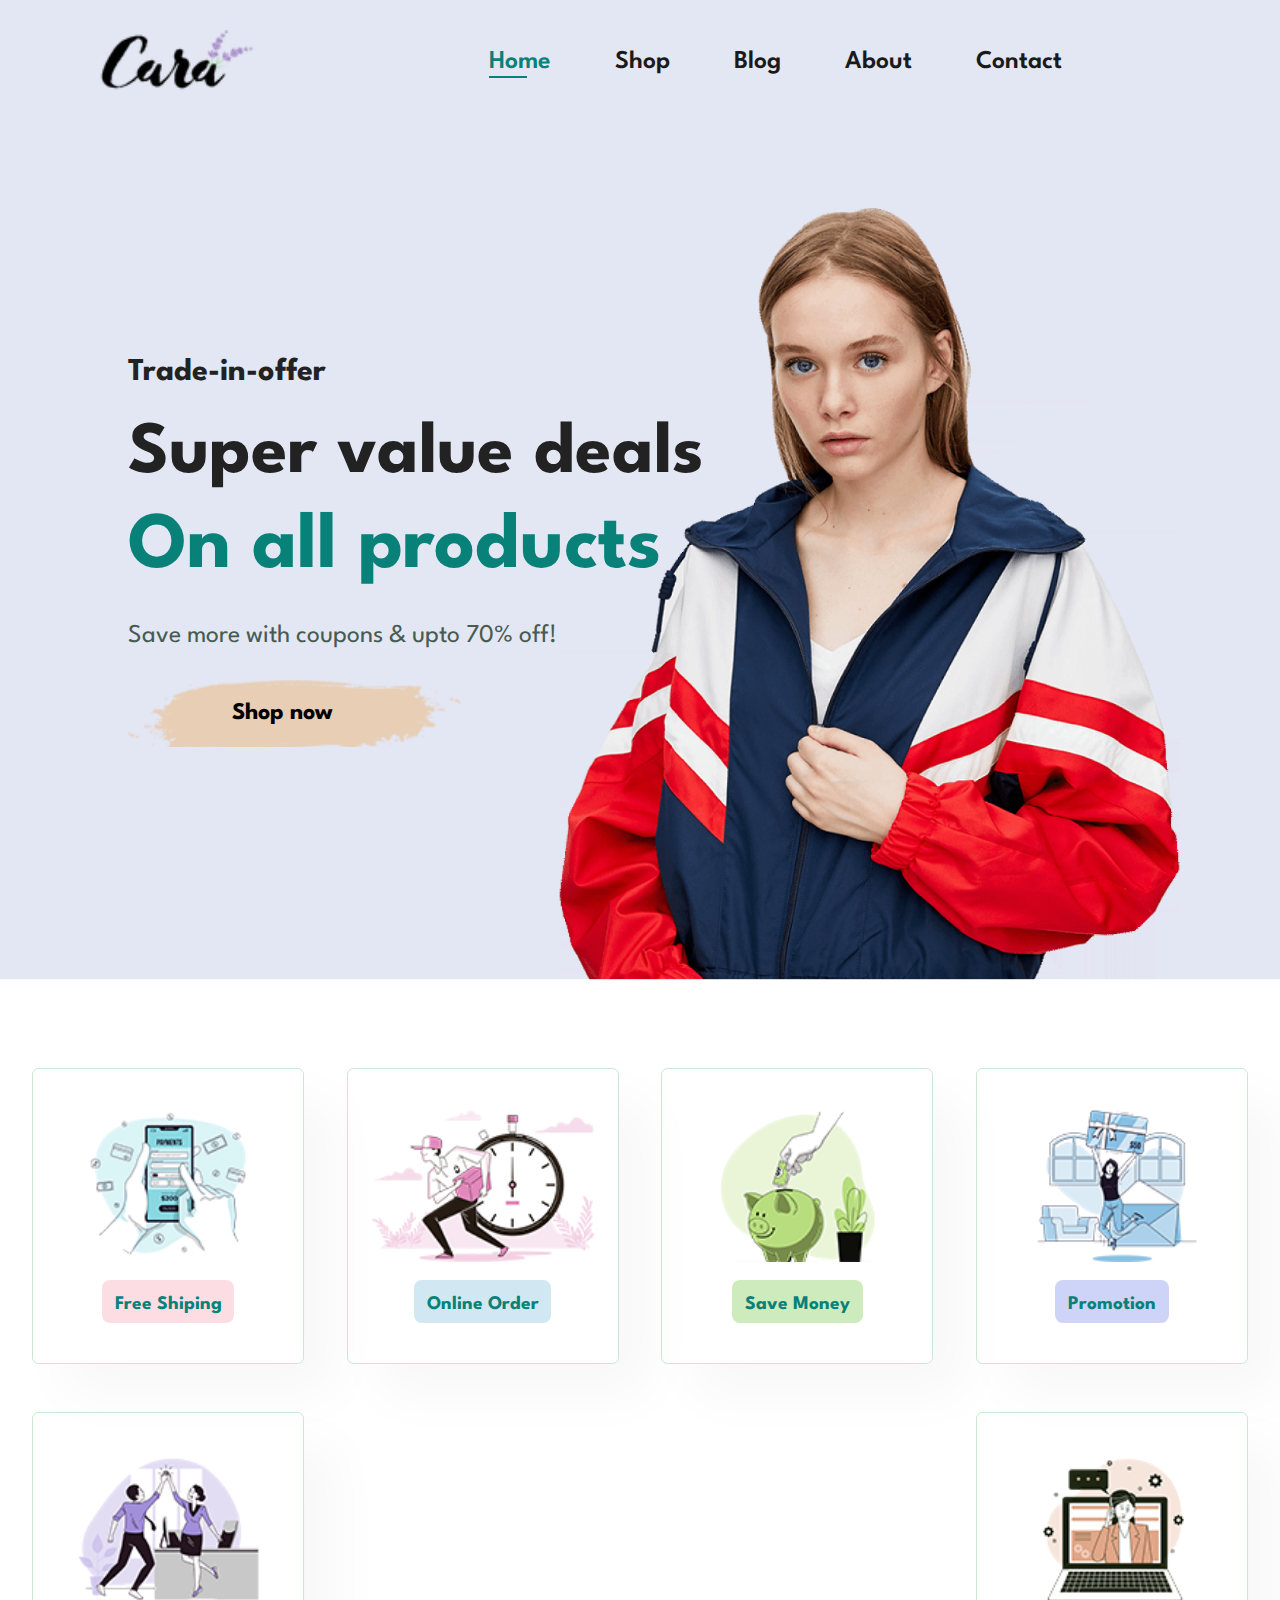
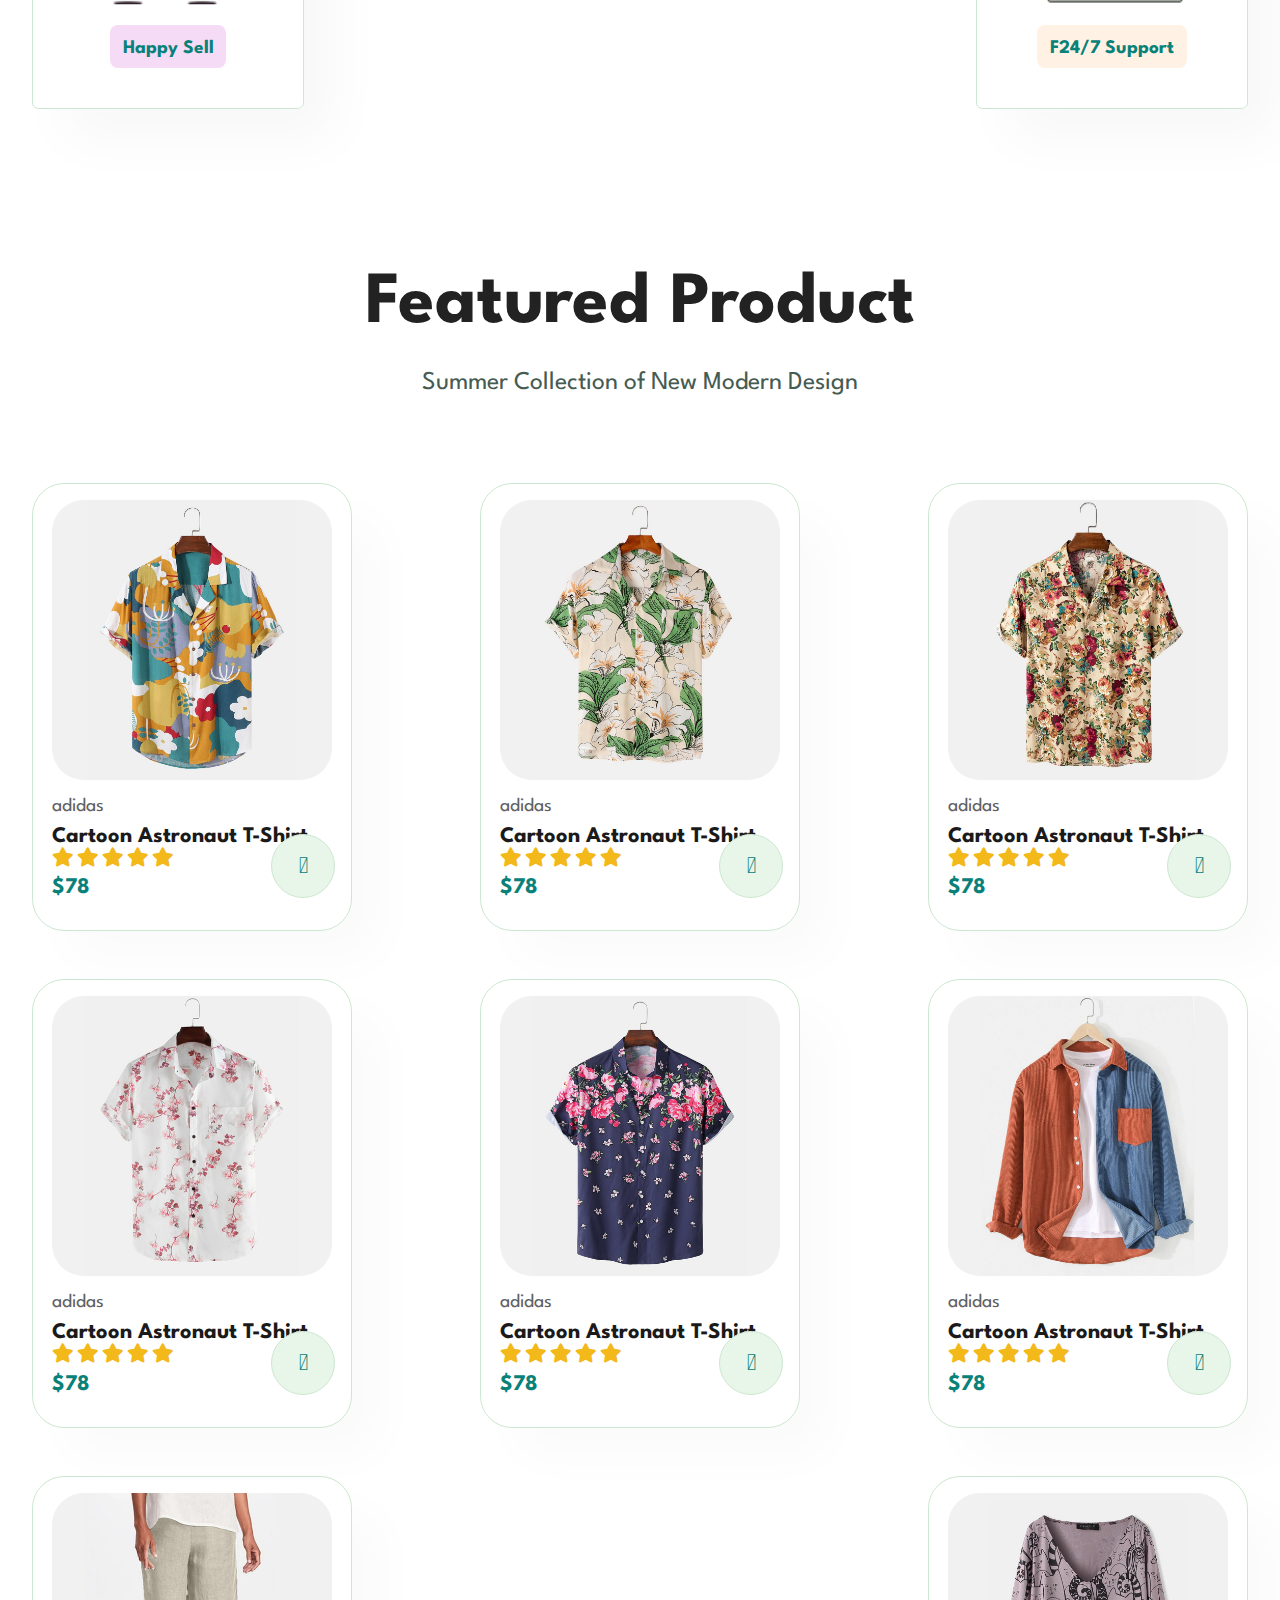
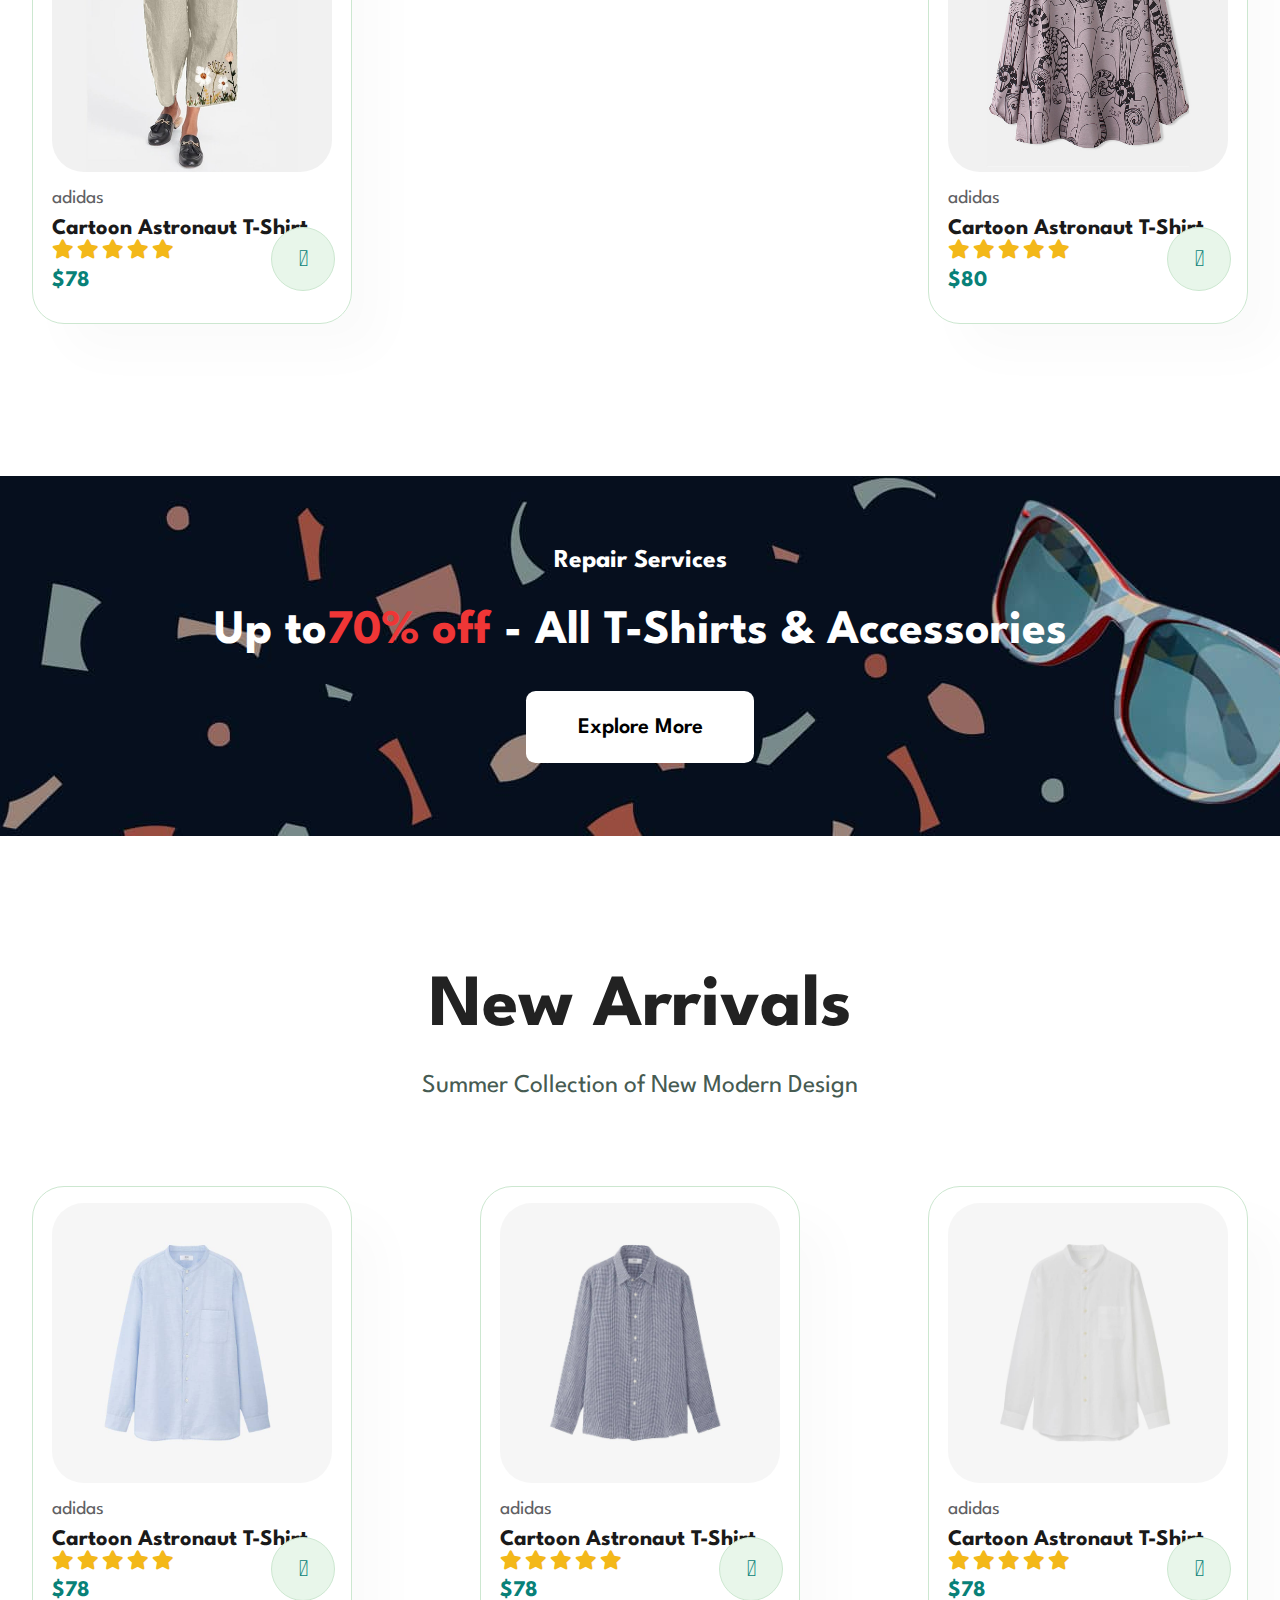
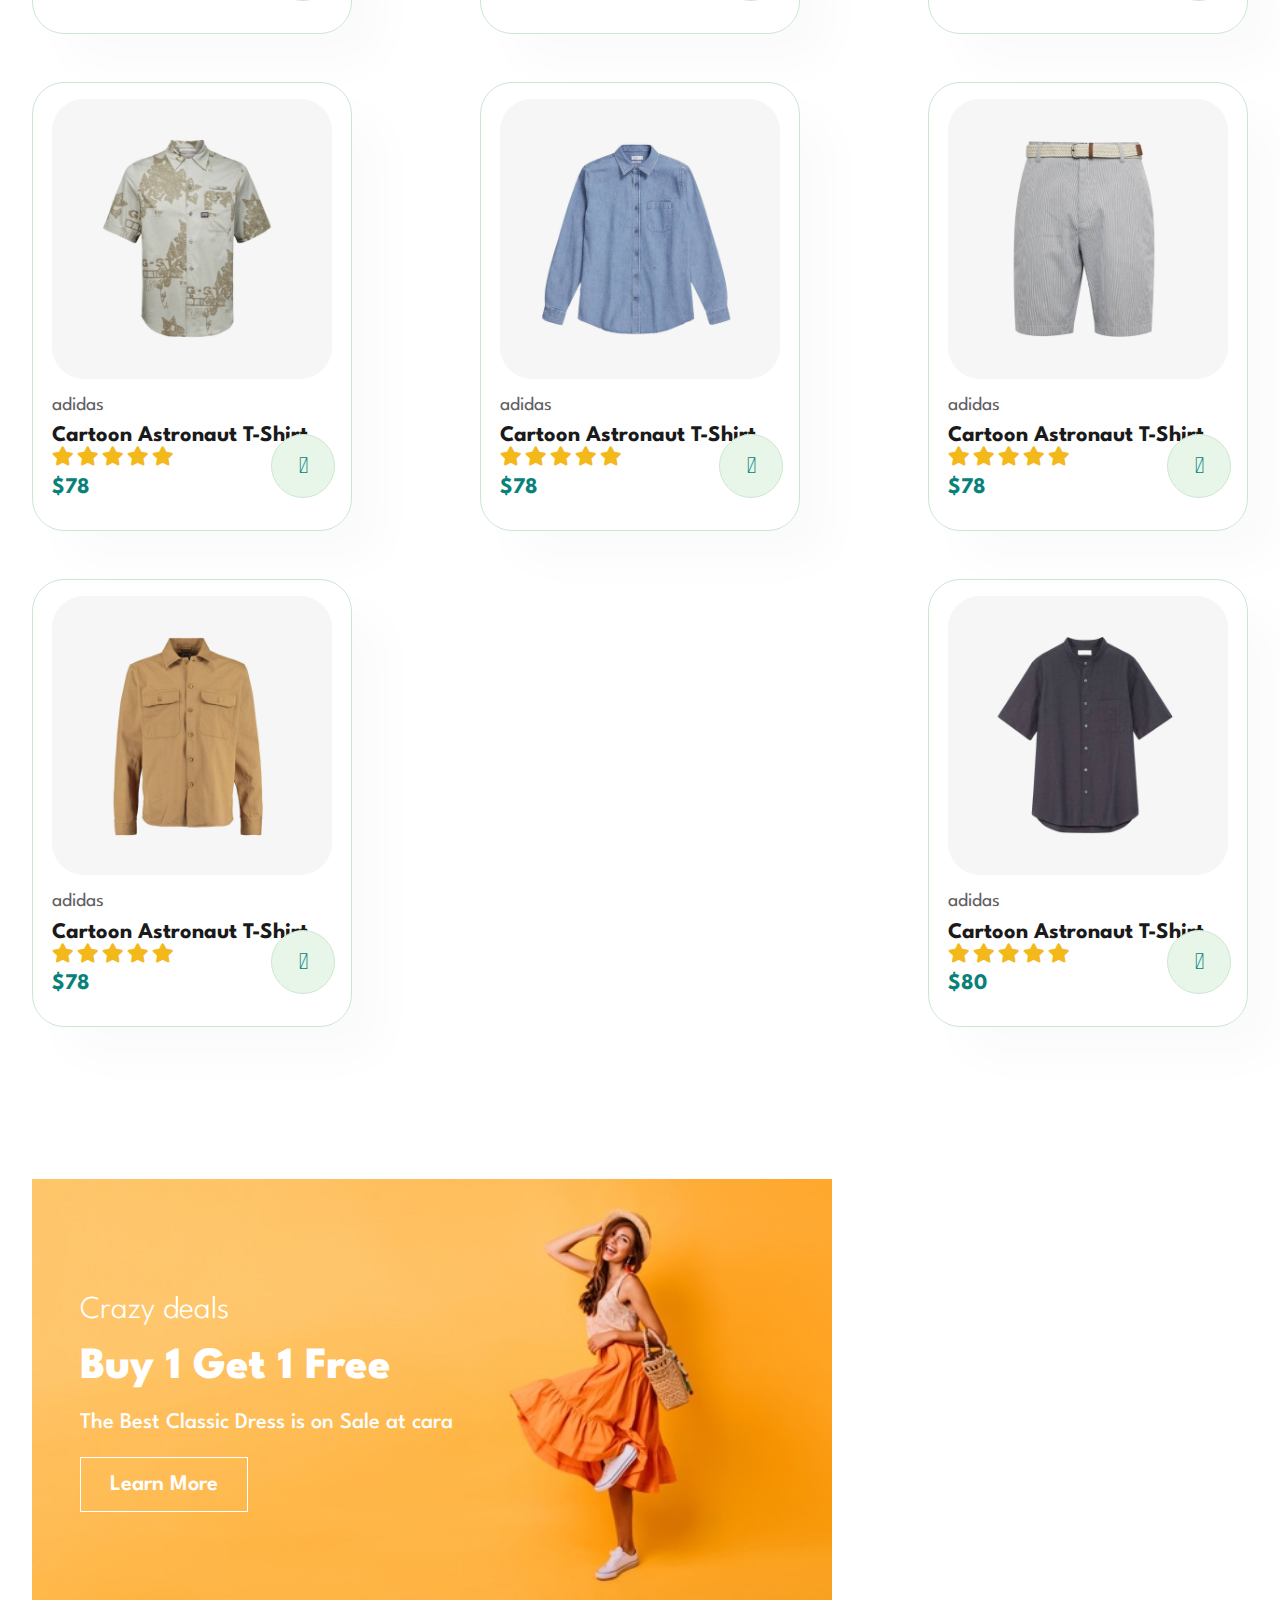
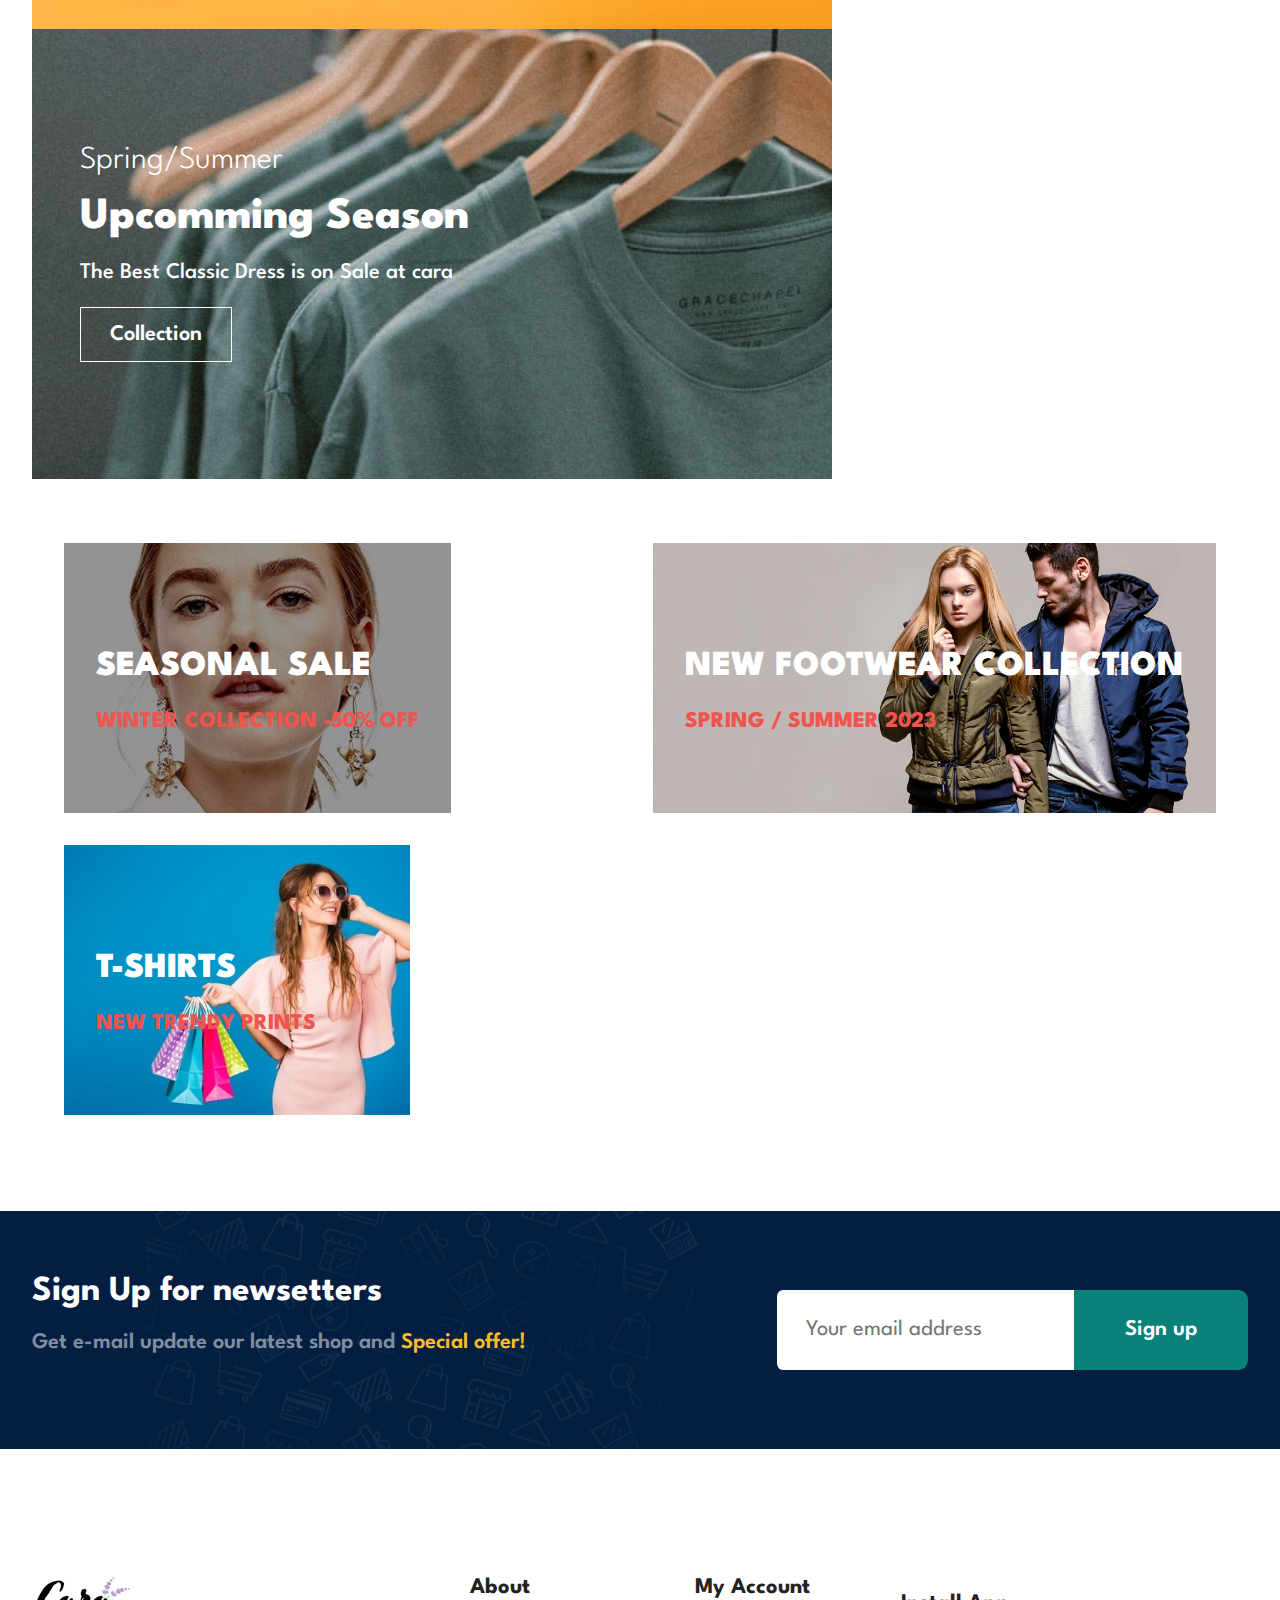
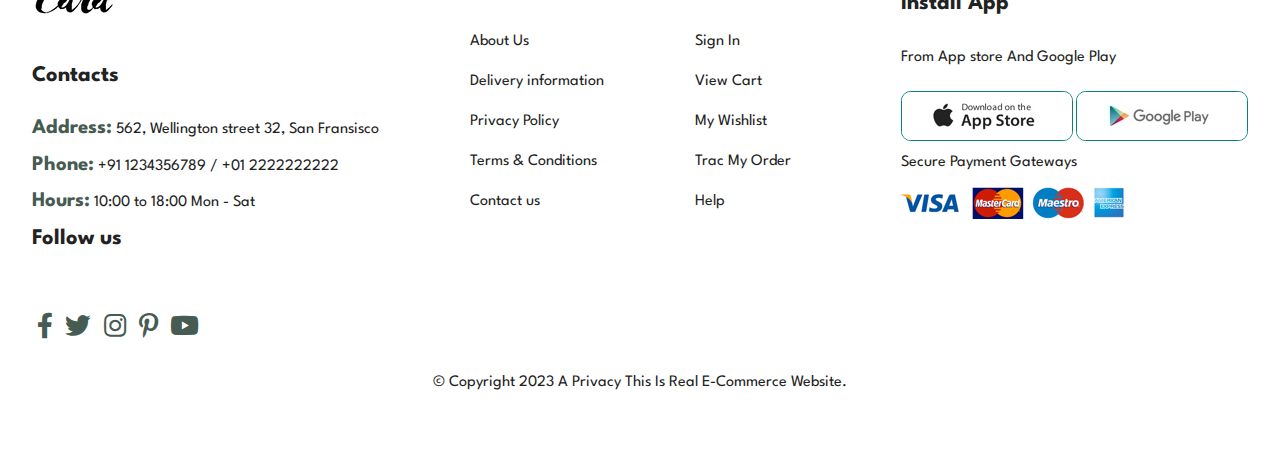
==== commit a42f6ac5: "Add Pages" ====
--- a/index.html
+++ b/index.html
@@ -6,9 +6,9 @@
 <meta name="viewport" content="width=device-width, initial-scale=1.0">
 
   <link rel="stylesheet" href="https://pro.fontawesome.com/releases/v5.10.0/css/all.css" />
-  <link rel="stylesheet" href="queries.css">
   <link rel="stylesheet" href="style.css">
   <link rel="stylesheet" href="General.css">
+  <link rel="stylesheet" href="queries.css">
   
   <title>E-Commerce Web</title>
 </head>
@@ -19,6 +19,7 @@
       <ul class="nav-bar  active">
           <li class="nav-items"><a class="active" href="index.html">Home</a></li>
           <li class="nav-items"><a href="shop.html">Shop</a></li> 
+          <li class="nav-items"><a href="blog.html">Blog</a></li>
           <li class="nav-items"><a href="about.html">About</a></li>
           <li class="nav-items"><a href="contact.html">Contact</a></li>
           <li class="nav-items"><a href="cart.html"><i class="far fa-shopping-bag"></i></a></li>
@@ -69,7 +70,7 @@
    </section>
    <section class="products-primary" id="section-feature" >
     <div class="heading-primary">
-      <h2>Features Product</h2>
+      <h2>Featured Product</h2>
       <p>Summer Collection of New Modern Design</p>
     </div>
     <div class="pro-conatiner">
--- a/style.css
+++ b/style.css
@@ -505,116 +505,316 @@
   text-transform: capitalize;
 }
 
-@media(max-width:54em) {
-#section-feature {
-  padding: 4rem 4rem;
-}
-.nav-bar {
+/* Shop page */
+.page-header {
+  background-image: url(img/banner/b1.jpg);
+  background-size: cover;
+  background-repeat: no-repeat;
+  width: 100%;
+  height: 40vh;
+  display: flex;
+  justify-content: center;
+  text-align: center;
+  flex-direction: column;
+  padding: 1.4rem;
+}
+ .page-header h2,
+ .page-header p {
+  color: #fff;
+ }
+
+ .pagination-container {
+  text-align: center;
+ }
+  .pagination-container a {
+    text-decoration: none;
+    background-color: #088178;
+    color: #fff;
+    border-radius: 0.4rem;
+    padding: 1.5rem 2rem;
+    font-weight:600; 
+    font-size: 1.2rem;
+
+  }
+  .pagination-container a i{
+    font-size: 1.2rem;
+    font-weight:600; 
+    align-items: center;
+  }
+  .product-details{
+    display: flex;
+    margin-top: 2rem;
+   
+  }
+  .singel-pro-image {
+    width: 40%;
+    margin-right: 5rem;
+  }
+  .small-img-group   {
+   display: flex;
+   justify-content: space-between;
+  }
+  .small-img-col {
+    flex-basis: 24%;
+    cursor: pointer;
+    display: flex;
+    gap: 0.4rem;
+
+   }
+  .product-details .single-details {
+    width: 50%;
+    padding-top: 3rem;
+   }
+  .single-details h4 {
+    padding: 4rem 0 2rem 0;
+   }
+  .single-details h2 {
+     font-size: 2.6rem;
+  }
+  .single-details select {
+    display: block;
+    padding: 0.5rem 1rem;
+    margin-bottom: 1rem;
+  }
+  .single-details input {
+    max-width:4rem;
+    height: 4rem;
+    padding-left: 1rem;
+    font-size: 1.6rem;
+    margin-right: 1rem;
+  }
+  .single-details button {
+  background-color: #088178;
+  color: #fff;
+  font-size: 1.2rem;
+  padding: 1.2rem 3.2rem;
+  }
+  .single-details input {
+   outline: none;
+  }
+  .single-details span {
+   line-height: 2.4rem;
+  font-size: 1.4rem;
+}
+
+/* Blog html */
+
+.blog-header {
+  background-image: url(img/banner/b19.jpg);
+}
+
+.blog {
+  padding: 15rem 15rem 0 15rem;
+}
+.blog-box {
  display: flex;
- flex-direction: column;
- align-items: flex-start;
- justify-content: flex-start;
- background-color: #E3E6F3;
- position: fixed;
- top: 0;
- right: 0;
- padding: 8rem 0 0 1rem;
- width: 300px;
- height:100vh;
- transition: 0.3s ease;
-}
-.nav-bar li {
-  margin-bottom: 3rem;
-}
-
-.nav.sticky {
+ align-items: center;
+ width: 100%; 
+ position: relative;
+ padding-bottom: 9rem;
+}
+.blog-img {
+ width: 50%;
+ margin-right: 4rem; 
+}
+.blog-img img{
+  width: 100%;
+  object-fit: cover;
+  height: 30rem;
+}
+.blog-details{
+  width: 50%;
+  position: relative;
+}
+.blog-details h4 {
+  text-transform: capitalize;
+
+}
+.blog-details a {
+  font-size: 1.1rem;
+  color: #000;
+  font-weight: 700;
+  text-decoration: none;
+  position: relative;
+}
+.blog-details a::after {
+  content: "";
+  width: 5rem;
+  height: 1px;
+  background-color: #000;
   position: absolute;
-  background-color: #e3e6f3;
-}
-.mobile {
+  top: 4px;
+  right:-6rem;
+}
+.blog-details a:hover {
+  color: #088176;
+}
+.blog-details a:hover::after {
+  background-color: #088176;
+}
+.blog-box h1 {
+  position: absolute;
+  top: -4rem;
+  left: 0;
+  font-size: 7rem;
+  font-weight: 700;
+  color: #c9cbce;
+  z-index: -2;
+}
+
+/* About Page */
+.about-header {
+  background-image: url(img/about/banner.png);
+}
+.about-head {
   display: flex;
   align-items: center;
 }
-#close {
-  position: absolute;
-  top: 3rem;
-  left: 3rem;
-  font-size: 2.4rem;
-  color: #222;
-  display: initial;
-}
-.hero {
-    background-position: top 32% right 32%;
-    height: 70vh;
-    padding: 0 8rem;
-    font-size: 1.4rem;
-}
-.hero h1 {
-    font-size: 3.2rem;
-}
-.hero h2 {
-    font-size: 3.8rem;
-    width: 67%;
-}
-.hero p {
-   width: 50%;
-   line-height: 1.5;
-   font-size: 1.4rem;
-}
-.btn-hero {
-    padding: 1.2rem 6rem 1.2rem 6rem;
-    cursor: pointer;
-    font-size: 1.2rem;
-    font-weight: 600;
-    transition: 0.2s ease;
-}
-.features {
-    justify-content: center;
-    display: grid;
-    grid-template-columns: 1fr 1fr 1fr;
-}
-.features .feature-box {
-    margin: 1.5rem 1.5rem;
-}
-.products-primary .pro-conatiner {
-    justify-content: center;
-}
-.products-primary .pro {
-  margin: 1.2rem;
-}
-.banner {
- height: 25vh;
- padding: 2rem
-}
-.banner .heading-secondry {
-  font-size: 2rem;
-  color: #fff;
-  padding: 1rem 0;
-}
-.banner-box {
-    min-width:100%;
-    height: 30vh;
-}
-.banner-third {
-  padding: 0 2rem;
-}
-.banner-third .banner-box {
-  width: 28%;
-}
-
-};
- @media (max-width:31em) {
-   .header {
-   padding: 1rem 3rem;
- }
- .nav {
-    padding: 1rem 6rem;
-}
-.hero h4 {
-    margin: 1.5rem 0  0;
-}
-h4 {
+.about-img {
+  width: 50%;
+  height: auto;
+}
+.text-container {
+  padding-left: 4rem;
+}
+.about-head p, abbr  {
+  font-size: 1.4rem;
+}
+.about-head marquee {
+  font-size: 1.4rem;
+  margin-top: 1rem;
+}
+.about-app h1 {
+  text-align: center;
+}
+.video {
+  width: 70%;
+  height: 100%;
+  margin: 3rem auto 0 auto;
+}
+.video video {
+  width: 100%;
+  height: 100%;
+  border-radius: 2rem;
+}
+
+/* Contact Page */
+.contact-head {
+  display: flex;
+  align-items: center;
+  justify-content: space-between;
+}
+.conatct-details {
+  width: 40%;
+}
+.conatct-details span,
+.form-details span {
+  font-size: 1.4rem;
+  text-transform: uppercase;
+}
+.conatct-details h2,
+.form-details h2 {
+  font-size: 2.6rem;
+  line-height: 3.5rem;
+  padding: 2.2rem 0;
+}
+.conatct-details h3 {
   font-size: 1.6rem;
-  padding-top: 1rem;
-}
- }+  padding-bottom: 1.5rem;
+}
+.conatct-details li {
+ list-style: none;
+ display: flex;
+ padding: 1rem 0; 
+}
+.conatct-details li i{
+ font-size: 1.8rem;
+ padding-right: 2.2rem;
+}
+.conatct-details li p{
+ font-size: 1.4rem;
+ margin: 0;
+}
+.map {
+  width: 55%;
+  height: 40rem;
+}
+.map iframe{
+  width: 100%;
+  height: 100%;
+}
+.form-details {
+  display: flex;
+  justify-content: space-between;
+  margin: 3rem;
+  padding: 6rem;
+  border: 1px solid #e1e1e1;
+}
+.form-details form {
+  display: flex;
+  width: 65%;
+  flex-direction: column;
+  align-items: flex-start;
+}
+.form-details input,
+.form-details textarea {
+width: 100%;
+padding: 1.2rem 1.5rem;
+margin-bottom: 2rem;
+outline: none;
+border: 1px solid #e1e1e1;
+}
+.form-details button {
+  background-color: #088178;
+  color: #fff;
+  padding: 1.2rem 2.8rem;
+  border-radius: 0.4rem;
+}
+.people-box {
+  padding-bottom: 2.6rem;
+}
+.people-box img{
+  width: 6.5rem;
+  height: 6.5rem;
+  object-fit: cover;
+  margin-right: 1.5rem;
+}
+.people-box p{
+font-size: 1.2rem;
+margin: 0;
+line-height: 2rem;
+}
+.people-box p span{
+font-size: 1.4rem;
+display: block;
+font-weight: 600;
+color: #000;
+}
+.form-details .people-box {
+  display: flex;
+  padding-bottom: 2.4rem;
+  align-items: flex-start;
+}
+/* Cart page */
+
+.cart-details table {
+ width: 100%;
+ border-collapse: collapse;
+ table-layout: fixed;
+ white-space: nowrap;
+}
+.cart-details img {
+ max-width: 70px;
+}
+.cart-details table td:nth-child(1) {
+ max-width: 70px;
+ text-align: center;
+}
+.cart-details table td:nth-child(2) {
+ max-width: 70px;
+ text-align: center;
+}
+.cart-details table td:nth-child(3) {
+ max-width: 70px;
+ text-align: center;
+}--- a/queries.css
+++ b/queries.css
@@ -2,3 +2,425 @@
 /* //////////////// */
 /* Smaller Landscape 1350px */
 /* /////////////////// */
+@media(max-width:54em) {
+#section-feature {
+  padding: 4rem 4rem;
+}
+.nav-bar {
+ display: flex;
+ flex-direction: column;
+ align-items: flex-start;
+ justify-content: flex-start;
+ background-color: #E3E6F3;
+ position: fixed;
+ top: 0;
+ right: 0;
+ padding: 8rem 0 0 1rem;
+ width: 300px;
+ height:100vh;
+ transition: 0.3s ease;
+}
+.nav-bar li {
+  margin-bottom: 3rem;
+}
+
+.nav.sticky {
+  position: absolute;
+  background-color: #e3e6f3;
+}
+.mobile {
+  display: flex;
+  align-items: center;
+}
+#close {
+  position: absolute;
+  top: 3rem;
+  left: 3rem;
+  font-size: 2.4rem;
+  color: #222;
+  display: initial;
+}
+.hero {
+    background-position: top 32% right 32%;
+    height: 70vh;
+    padding: 0 8rem;
+    font-size: 1.4rem;
+}
+.hero h1 {
+    font-size: 3.2rem;
+}
+.hero h2 {
+    font-size: 3.8rem;
+    width: 67%;
+}
+.hero p {
+   width: 50%;
+   line-height: 1.5;
+   font-size: 1.4rem;
+}
+.btn-hero {
+    padding: 1.2rem 6rem 1.2rem 6rem;
+    cursor: pointer;
+    font-size: 1.2rem;
+    font-weight: 600;
+    transition: 0.2s ease;
+}
+.features {
+    justify-content: center;
+    display: grid;
+    grid-template-columns: 1fr 1fr 1fr;
+}
+.features .feature-box {
+    margin: 1.5rem 1.5rem;
+}
+.products-primary .pro-conatiner {
+    justify-content: center;
+}
+.products-primary .pro {
+  margin: 1.2rem;
+}
+.banner {
+ height: 25vh;
+ padding: 2rem
+}
+.banner .heading-secondry {
+  font-size: 2rem;
+  color: #fff;
+  padding: 1rem 0;
+}
+.banner-box {
+    min-width:100%;
+    height: 30vh;
+}
+.banner-third {
+  padding: 0 2rem;
+}
+.banner-third .banner-box {
+  width: 28%;
+}
+
+}
+/* ///////////////// */
+/* Below 750px  */
+/* ////////////////// */
+@media (max-width: 46em) {
+  .product-details {
+    display: flex;
+    flex-direction: column;
+    align-items: center;
+    justify-content: center;
+}
+.singel-pro-image {
+    width: 100%;
+    margin-right: 0rem;
+}
+.product-details .single-details {
+  width: 100%;
+
+}
+/* Blog responsive page */
+.blog {
+    padding: 10rem 2rem 0 2rem;
+}
+.about-head {
+ flex-direction: column;
+}
+.about-img {
+ width: 100%;
+ padding-left: 2rem;
+}
+.text-container {
+  padding-left: 2rem;
+}
+.text-container h2 {
+  font-size: 3rem;
+  width: 105%;
+  padding-left: 2rem;
+}
+.about-app h1 {
+ font-size: 3rem;
+line-height: 1.4;
+padding-left: 2rem;
+}
+.video {
+  width: 100%;
+  height: 100%;
+  margin: 3rem auto 0 auto;
+  padding-left: 2rem;
+}
+
+.contact-head {
+ flex-direction: column;
+}
+.conatct-details {
+width: 100%;
+margin-bottom: 3rem;
+}
+.map {
+ width: 100%;
+ margin-left: 2rem;
+}
+.form-details {
+  margin: 2rem;
+  padding: 3rem 1rem;
+  flex-wrap: wrap;
+  width: 100%;
+}
+.form-details form {
+  width: 100%;
+  margin-bottom: 3rem;
+}
+.news-letter {
+  min-width: 42rem;
+}
+}
+/* //////////////// */
+/* below 500px */
+/* ///////////////// */
+@media (max-width:31em) {
+#section-feature {
+  padding: 2rem;
+ }
+.header {
+  padding: 1rem 3rem;
+  min-width: 34rem;
+ }
+ .nav {
+  padding: 1rem 6rem;
+ }
+.hero h4 {
+    margin: 1.5rem 0  0;
+}
+.hero h4 {
+  font-size: 1.6rem;
+  padding-top: 1rem;
+}
+.hero h2 {
+  font-size: 3.6rem;
+  line-height: 1.2;
+  width: 79%;
+}
+.hero h1 {
+    font-size: 2.8rem;
+    line-height: 4.4rem;
+}
+.hero {
+    background-position: 55%;
+    padding: 0 2rem;
+    min-width: 34rem;
+}
+.btn-hero {
+    padding: 1rem 6rem 1rem 4rem;
+    font-size: 1.2rem;
+}
+.features {
+    justify-content: space-between;
+}
+.features .feature-box {
+    max-width: 15rem;
+    margin: 0 0 1.5rem 0;
+}
+.features {
+    min-width: 34rem;
+    display: grid;
+    grid-template-columns: 1fr 1fr;
+    gap: 2rem;
+}
+.products-primary{
+  min-width: 34rem;
+}
+.products-primary .pro-conatiner {
+  width: 100%;
+}
+.sm-banner {
+ min-width: 34rem;
+}
+.banner {
+  height: 30vh;
+  min-width: 34rem;
+}
+.banner .heading-secondry {
+  font-size: 1.8rem;
+}
+.banner-box {
+  height: 40vh;
+}
+.banner-box2 {
+  margin-top: 2rem;
+}
+.banner-third {
+padding: 0 2rem;
+min-width: 34rem;
+}
+.banner-third .banner-box {
+ width: 100%;
+}
+.news-letter {
+ padding: 4rem 2rem;
+ min-width: 34rem;
+}
+.news-description {
+  font-size: 1rem;
+  line-height: 1;
+}
+.form {
+ width: 100%;
+}
+.copyright {
+text-align: start;
+}
+
+/* Product Cart */
+.product-details {
+    display: flex;
+    flex-direction: column;
+    align-items: center;
+    justify-content: center;
+}
+.singel-pro-image {
+    width: 100%;
+    margin-right: 0rem;
+}
+.product-details .single-details {
+  width: 100%;
+}
+.blog {
+    padding: 10rem 2rem 0 2rem;
+}
+.blog-box {
+    display: flex;
+    flex-direction: column;
+    align-items: flex-start;
+}
+.blog-img {
+    width: 100%;
+    margin-right: 0rem;
+}
+.blog-details {
+    width: 100%;
+}
+.header {
+   min-width:50rem ;
+}
+.about-header {
+ min-width: 50rem;
+}
+.contact-head {
+  flex-direction: column;
+}
+.conatct-details {
+width: 100%;
+margin-bottom: 3rem;
+}
+.map {
+ width: 100%;
+ min-width: 50rem;
+ margin-left: 2rem;
+}
+.form-details {
+  margin: 2rem;
+  padding: 3rem 1rem;
+  flex-wrap: wrap;
+  width: 100%;
+  min-width:50rem;
+}
+.form-details form {
+  width: 100%;
+  margin-bottom: 3rem;
+}
+.news-letter {
+min-width:52rem;
+}
+}
+
+/* ///////////////// */
+/* For Below 400px */
+/* ///////////////////// */
+@media (max-width: 25em) {
+  .product-details {
+    display: flex;
+    flex-direction: column;
+    margin-left: 6rem;
+}
+.singel-pro-image {
+    width: 25rem;
+    margin-right: 0rem;
+}
+.product-details .single-details {
+  width: 100%;
+}
+.single-details h2 {
+    font-size: 2.2rem;
+    line-height: 1.5;
+}
+
+.blog {
+    padding: 10rem 2rem 0 2rem;
+}
+.blog-box {
+    display: flex;
+    flex-direction: column;
+    align-items: flex-start;
+}
+.blog-img {
+    width: 100%;
+    margin-right: 0rem;
+}
+.blog-details {
+    width: 100%;
+}
+.page-header {
+    min-width: 34rem;
+
+}
+.about-head {
+  flex-direction: column;
+}
+.about-img {
+ width: 100%;
+ padding-left: 6rem;
+}
+.text-container {
+  padding-left: 6rem;
+}
+.text-container h2 {
+  font-size: 3rem;
+  width: 105%;
+  padding-left: 6rem;
+}
+.about-app h1 {
+ font-size: 3rem;
+line-height: 1.4;
+padding-left: 6rem;
+}
+.video {
+    width: 100%;
+    height: 100%;
+    margin: 3rem auto 0 auto;
+    padding-left: 6rem;
+}
+/* Contact page  */
+.contact-head {
+  flex-direction: column;
+}
+.conatct-details {
+width: 100%;
+margin-bottom: 3rem;
+}
+.map {
+ width: 100%;
+ min-width: 32rem;
+ margin-left: 2rem;
+}
+.form-details {
+  margin: 1rem;
+  padding: 3rem 1rem;
+  flex-wrap: wrap;
+  width: 100%;
+  min-width: 32rem;
+}
+.form-details form {
+  width: 100%;
+  margin-bottom: 3rem;
+}
+}
